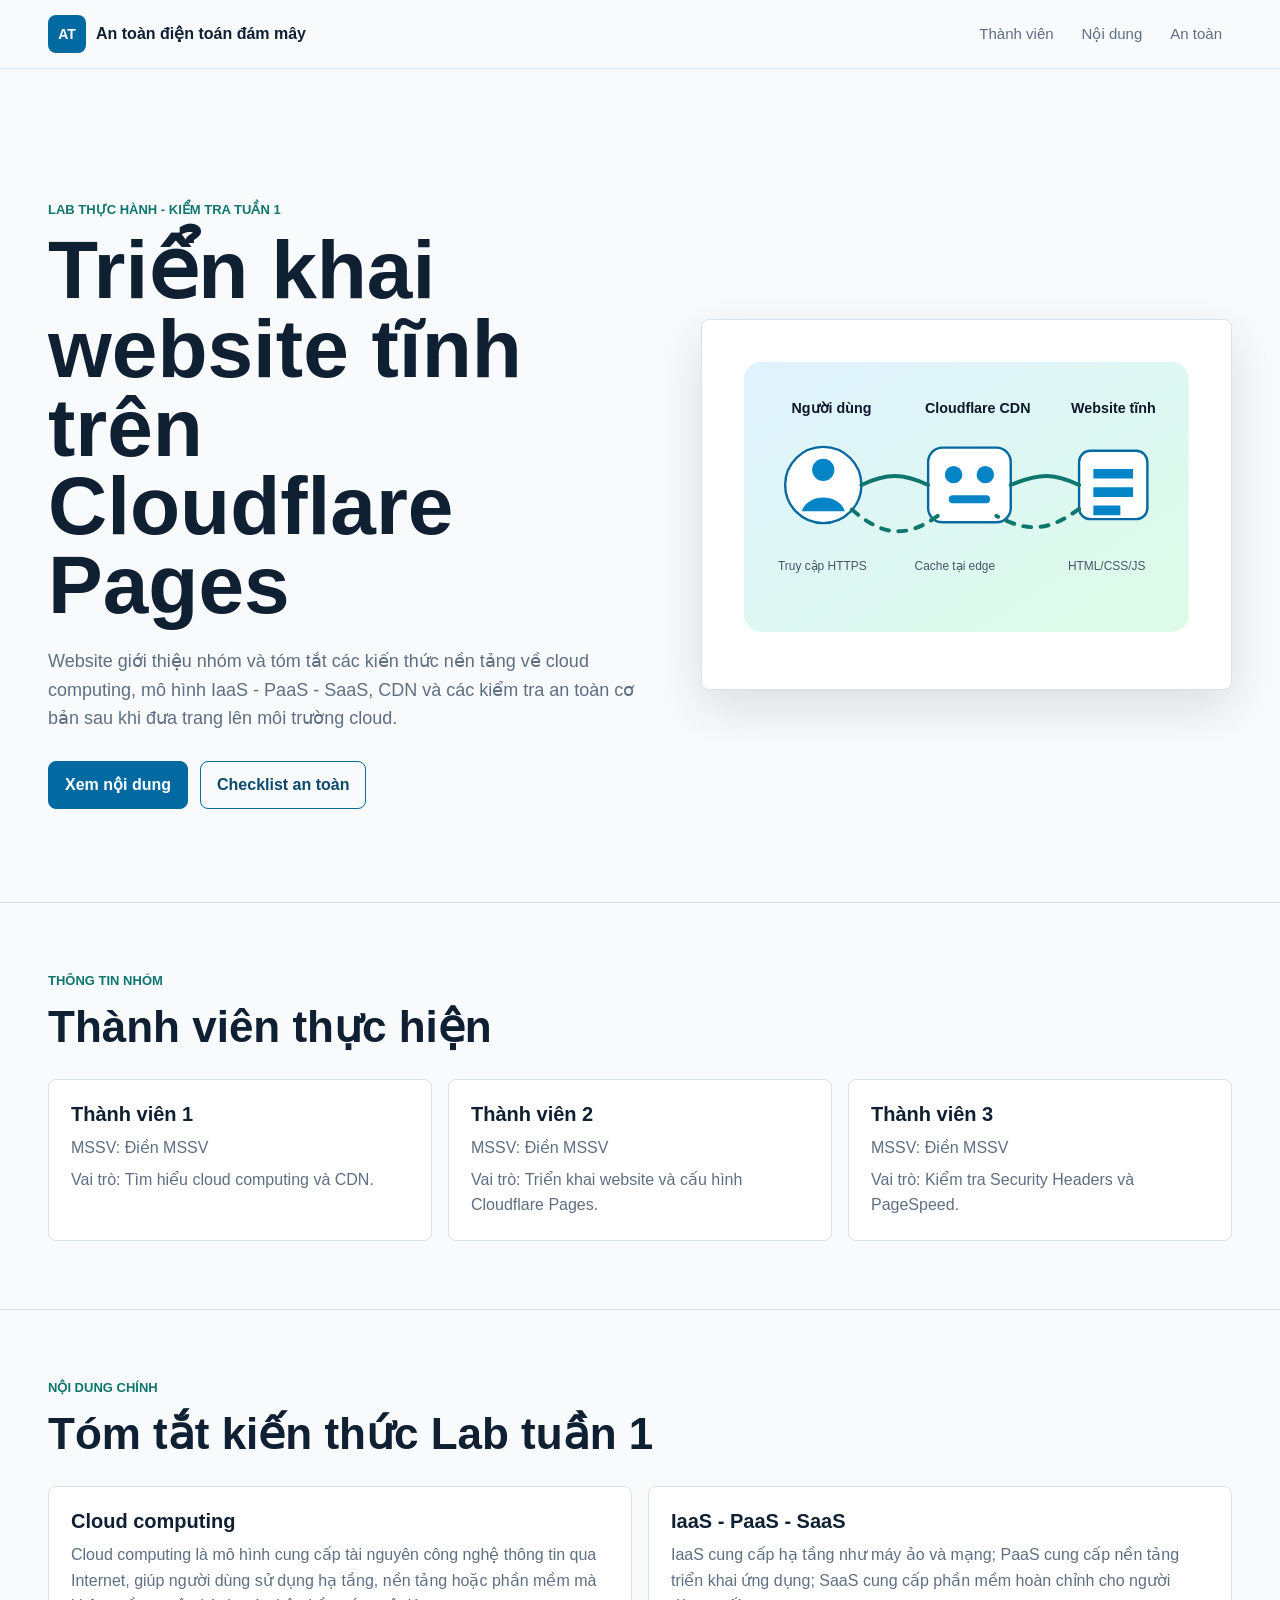
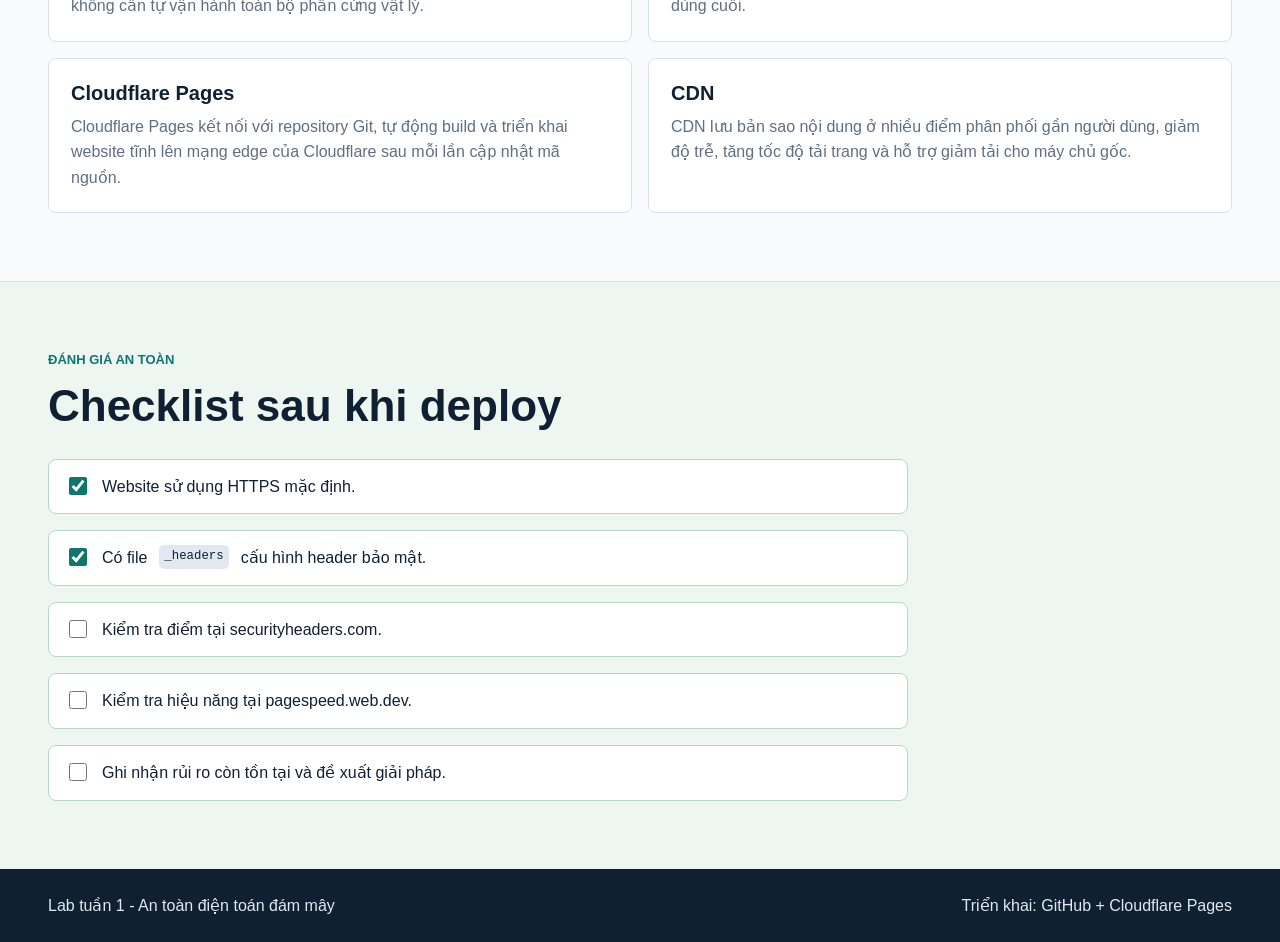
==== index.html @ 707503ff "Add lab 1 static website" ====
<!doctype html>
<html lang="vi">
  <head>
    <meta charset="utf-8" />
    <meta name="viewport" content="width=device-width, initial-scale=1" />
    <meta
      name="description"
      content="Website tĩnh Lab tuần 1 môn An toàn điện toán đám mây: Cloud Computing, Cloudflare Pages, CDN và kiểm tra an toàn cơ bản."
    />
    <title>Lab tuần 1 - An toàn điện toán đám mây</title>
    <link rel="stylesheet" href="styles.css" />
  </head>
  <body>
    <header class="topbar">
      <a class="brand" href="#top" aria-label="Về đầu trang">
        <span class="brand-mark">AT</span>
        <span>An toàn điện toán đám mây</span>
      </a>
      <nav class="nav" aria-label="Điều hướng chính">
        <a href="#members">Thành viên</a>
        <a href="#content">Nội dung</a>
        <a href="#security">An toàn</a>
      </nav>
    </header>

    <main id="top">
      <section class="hero" aria-labelledby="hero-title">
        <div class="hero-copy">
          <p class="eyebrow">LAB THỰC HÀNH - KIỂM TRA TUẦN 1</p>
          <h1 id="hero-title">Triển khai website tĩnh trên Cloudflare Pages</h1>
          <p>
            Website giới thiệu nhóm và tóm tắt các kiến thức nền tảng về cloud
            computing, mô hình IaaS - PaaS - SaaS, CDN và các kiểm tra an toàn
            cơ bản sau khi đưa trang lên môi trường cloud.
          </p>
          <div class="hero-actions" aria-label="Liên kết nhanh">
            <a class="button primary" href="#content">Xem nội dung</a>
            <a class="button secondary" href="#security">Checklist an toàn</a>
          </div>
        </div>

        <figure class="cloud-figure" aria-label="Minh họa CDN phân phối nội dung">
          <svg viewBox="0 0 620 420" role="img" aria-labelledby="diagram-title diagram-desc">
            <title id="diagram-title">Sơ đồ website tĩnh trên CDN</title>
            <desc id="diagram-desc">
              Người dùng truy cập nội dung từ edge network, edge lấy dữ liệu từ website tĩnh.
            </desc>
            <defs>
              <linearGradient id="panel" x1="0" x2="1" y1="0" y2="1">
                <stop offset="0%" stop-color="#e0f2fe" />
                <stop offset="100%" stop-color="#dcfce7" />
              </linearGradient>
            </defs>
            <rect x="30" y="30" width="560" height="340" rx="22" fill="url(#panel)" />
            <g fill="#0f172a" font-family="Arial, sans-serif" font-size="18" font-weight="700">
              <text x="90" y="95">Người dùng</text>
              <text x="258" y="95">Cloudflare CDN</text>
              <text x="442" y="95">Website tĩnh</text>
            </g>
            <g fill="#ffffff" stroke="#0369a1" stroke-width="3">
              <circle cx="130" cy="185" r="48" />
              <rect x="262" y="138" width="104" height="94" rx="18" />
              <rect x="452" y="142" width="86" height="86" rx="14" />
            </g>
            <g stroke="#0f766e" stroke-width="5" stroke-linecap="round" fill="none">
              <path d="M178 185 C210 170, 230 170, 262 185" />
              <path d="M366 185 C402 170, 420 170, 452 185" />
              <path d="M452 215 C416 242, 389 246, 348 224" stroke-dasharray="10 12" />
              <path d="M274 224 C235 252, 205 250, 166 216" stroke-dasharray="10 12" />
            </g>
            <g fill="#0284c7">
              <circle cx="130" cy="166" r="14" />
              <path d="M103 218c7-23 47-23 54 0z" />
              <circle cx="294" cy="172" r="11" />
              <circle cx="334" cy="172" r="11" />
              <rect x="288" y="198" width="52" height="10" rx="5" />
              <path d="M470 165h50v12h-50zM470 188h50v12h-50zM470 211h34v12h-34z" />
            </g>
            <g fill="#475569" font-family="Arial, sans-serif" font-size="15">
              <text x="73" y="292">Truy cập HTTPS</text>
              <text x="245" y="292">Cache tại edge</text>
              <text x="438" y="292">HTML/CSS/JS</text>
            </g>
          </svg>
        </figure>
      </section>

      <section id="members" class="section">
        <div class="section-heading">
          <p class="eyebrow">Thông tin nhóm</p>
          <h2>Thành viên thực hiện</h2>
        </div>
        <div class="member-grid">
          <article class="member-card">
            <h3>Thành viên 1</h3>
            <p>MSSV: Điền MSSV</p>
            <p>Vai trò: Tìm hiểu cloud computing và CDN.</p>
          </article>
          <article class="member-card">
            <h3>Thành viên 2</h3>
            <p>MSSV: Điền MSSV</p>
            <p>Vai trò: Triển khai website và cấu hình Cloudflare Pages.</p>
          </article>
          <article class="member-card">
            <h3>Thành viên 3</h3>
            <p>MSSV: Điền MSSV</p>
            <p>Vai trò: Kiểm tra Security Headers và PageSpeed.</p>
          </article>
        </div>
      </section>

      <section id="content" class="section">
        <div class="section-heading">
          <p class="eyebrow">Nội dung chính</p>
          <h2>Tóm tắt kiến thức Lab tuần 1</h2>
        </div>
        <div class="topic-list">
          <article>
            <h3>Cloud computing</h3>
            <p>
              Cloud computing là mô hình cung cấp tài nguyên công nghệ thông tin
              qua Internet, giúp người dùng sử dụng hạ tầng, nền tảng hoặc phần
              mềm mà không cần tự vận hành toàn bộ phần cứng vật lý.
            </p>
          </article>
          <article>
            <h3>IaaS - PaaS - SaaS</h3>
            <p>
              IaaS cung cấp hạ tầng như máy ảo và mạng; PaaS cung cấp nền tảng
              triển khai ứng dụng; SaaS cung cấp phần mềm hoàn chỉnh cho người
              dùng cuối.
            </p>
          </article>
          <article>
            <h3>Cloudflare Pages</h3>
            <p>
              Cloudflare Pages kết nối với repository Git, tự động build và
              triển khai website tĩnh lên mạng edge của Cloudflare sau mỗi lần
              cập nhật mã nguồn.
            </p>
          </article>
          <article>
            <h3>CDN</h3>
            <p>
              CDN lưu bản sao nội dung ở nhiều điểm phân phối gần người dùng,
              giảm độ trễ, tăng tốc độ tải trang và hỗ trợ giảm tải cho máy chủ
              gốc.
            </p>
          </article>
        </div>
      </section>

      <section id="security" class="section security-band">
        <div class="section-heading">
          <p class="eyebrow">Đánh giá an toàn</p>
          <h2>Checklist sau khi deploy</h2>
        </div>
        <div class="checklist">
          <label><input type="checkbox" checked /> Website sử dụng HTTPS mặc định.</label>
          <label><input type="checkbox" checked /> Có file <code>_headers</code> cấu hình header bảo mật.</label>
          <label><input type="checkbox" /> Kiểm tra điểm tại securityheaders.com.</label>
          <label><input type="checkbox" /> Kiểm tra hiệu năng tại pagespeed.web.dev.</label>
          <label><input type="checkbox" /> Ghi nhận rủi ro còn tồn tại và đề xuất giải pháp.</label>
        </div>
      </section>
    </main>

    <footer class="footer">
      <p>Lab tuần 1 - An toàn điện toán đám mây</p>
      <p>Triển khai: GitHub + Cloudflare Pages</p>
    </footer>
  </body>
</html>
---- styles.css ----
:root {
  color-scheme: light;
  --ink: #102033;
  --muted: #5f6f82;
  --line: #d8e1ea;
  --paper: #f8fafc;
  --white: #ffffff;
  --blue: #0369a1;
  --blue-dark: #0c4a6e;
  --green: #0f766e;
  --green-soft: #d9f99d;
  --shadow: 0 18px 50px rgba(15, 23, 42, 0.12);
}

* {
  box-sizing: border-box;
}

html {
  scroll-behavior: smooth;
}

body {
  margin: 0;
  font-family: Arial, Helvetica, sans-serif;
  color: var(--ink);
  background: var(--paper);
  line-height: 1.6;
}

a {
  color: inherit;
}

.topbar {
  position: sticky;
  top: 0;
  z-index: 10;
  display: flex;
  align-items: center;
  justify-content: space-between;
  gap: 24px;
  padding: 14px clamp(18px, 4vw, 48px);
  border-bottom: 1px solid rgba(216, 225, 234, 0.86);
  background: rgba(248, 250, 252, 0.95);
  backdrop-filter: blur(16px);
}

.brand,
.nav,
.hero-actions,
.footer {
  display: flex;
  align-items: center;
}

.brand {
  gap: 10px;
  font-weight: 700;
  text-decoration: none;
}

.brand-mark {
  display: grid;
  width: 38px;
  height: 38px;
  place-items: center;
  border-radius: 8px;
  color: var(--white);
  background: var(--blue);
  font-size: 14px;
}

.nav {
  gap: 8px;
}

.nav a {
  padding: 8px 10px;
  color: var(--muted);
  font-size: 15px;
  text-decoration: none;
}

.nav a:hover,
.nav a:focus-visible {
  color: var(--blue-dark);
}

.hero {
  display: grid;
  grid-template-columns: minmax(0, 1fr) minmax(320px, 0.9fr);
  gap: clamp(28px, 5vw, 64px);
  align-items: center;
  min-height: calc(100svh - 67px);
  padding: clamp(40px, 7vw, 86px) clamp(18px, 4vw, 48px) 48px;
}

.hero-copy {
  max-width: 680px;
}

.eyebrow {
  margin: 0 0 10px;
  color: var(--green);
  font-size: 13px;
  font-weight: 700;
  letter-spacing: 0;
  text-transform: uppercase;
}

h1,
h2,
h3,
p {
  overflow-wrap: anywhere;
}

h1 {
  margin: 0;
  max-width: 12ch;
  font-size: clamp(44px, 7vw, 82px);
  line-height: 0.96;
  letter-spacing: 0;
}

h2 {
  margin: 0;
  font-size: clamp(28px, 4vw, 44px);
  line-height: 1.12;
  letter-spacing: 0;
}

h3 {
  margin: 0 0 8px;
  font-size: 20px;
  line-height: 1.25;
  letter-spacing: 0;
}

.hero-copy > p:not(.eyebrow) {
  max-width: 62ch;
  margin: 22px 0 0;
  color: var(--muted);
  font-size: 18px;
}

.hero-actions {
  flex-wrap: wrap;
  gap: 12px;
  margin-top: 28px;
}

.button {
  min-height: 44px;
  padding: 10px 16px;
  border: 1px solid var(--blue);
  border-radius: 8px;
  font-weight: 700;
  text-decoration: none;
}

.button.primary {
  color: var(--white);
  background: var(--blue);
}

.button.secondary {
  color: var(--blue-dark);
  background: transparent;
}

.cloud-figure {
  margin: 0;
  padding: 18px;
  border: 1px solid var(--line);
  border-radius: 8px;
  background: var(--white);
  box-shadow: var(--shadow);
}

.cloud-figure svg {
  display: block;
  width: 100%;
  height: auto;
}

.section {
  padding: 68px clamp(18px, 4vw, 48px);
  border-top: 1px solid var(--line);
}

.section-heading {
  max-width: 780px;
  margin-bottom: 28px;
}

.member-grid,
.topic-list,
.checklist {
  display: grid;
  gap: 16px;
}

.member-grid {
  grid-template-columns: repeat(3, minmax(0, 1fr));
}

.member-card,
.topic-list article {
  padding: 22px;
  border: 1px solid var(--line);
  border-radius: 8px;
  background: var(--white);
}

.member-card p,
.topic-list p {
  margin: 0;
  color: var(--muted);
}

.member-card p + p {
  margin-top: 6px;
}

.topic-list {
  grid-template-columns: repeat(2, minmax(0, 1fr));
}

.security-band {
  background: #eef6f1;
}

.checklist {
  max-width: 860px;
}

.checklist label {
  display: flex;
  align-items: flex-start;
  gap: 12px;
  padding: 14px 16px;
  border: 1px solid #b7d8c7;
  border-radius: 8px;
  background: var(--white);
}

.checklist input {
  width: 18px;
  height: 18px;
  margin-top: 3px;
  accent-color: var(--green);
}

code {
  padding: 2px 5px;
  border-radius: 5px;
  background: #e2e8f0;
  font-size: 0.95em;
}

.footer {
  justify-content: space-between;
  gap: 16px;
  padding: 24px clamp(18px, 4vw, 48px);
  color: #e2e8f0;
  background: #102033;
}

.footer p {
  margin: 0;
}

@media (max-width: 840px) {
  .topbar,
  .footer {
    align-items: flex-start;
    flex-direction: column;
  }

  .nav {
    flex-wrap: wrap;
  }

  .hero {
    grid-template-columns: 1fr;
    min-height: auto;
  }

  h1 {
    max-width: 11ch;
  }

  .member-grid,
  .topic-list {
    grid-template-columns: 1fr;
  }
}

@media (max-width: 480px) {
  .brand {
    align-items: flex-start;
  }

  .nav a {
    padding-left: 0;
  }

  h1 {
    font-size: 42px;
  }

  .cloud-figure {
    padding: 8px;
  }
}
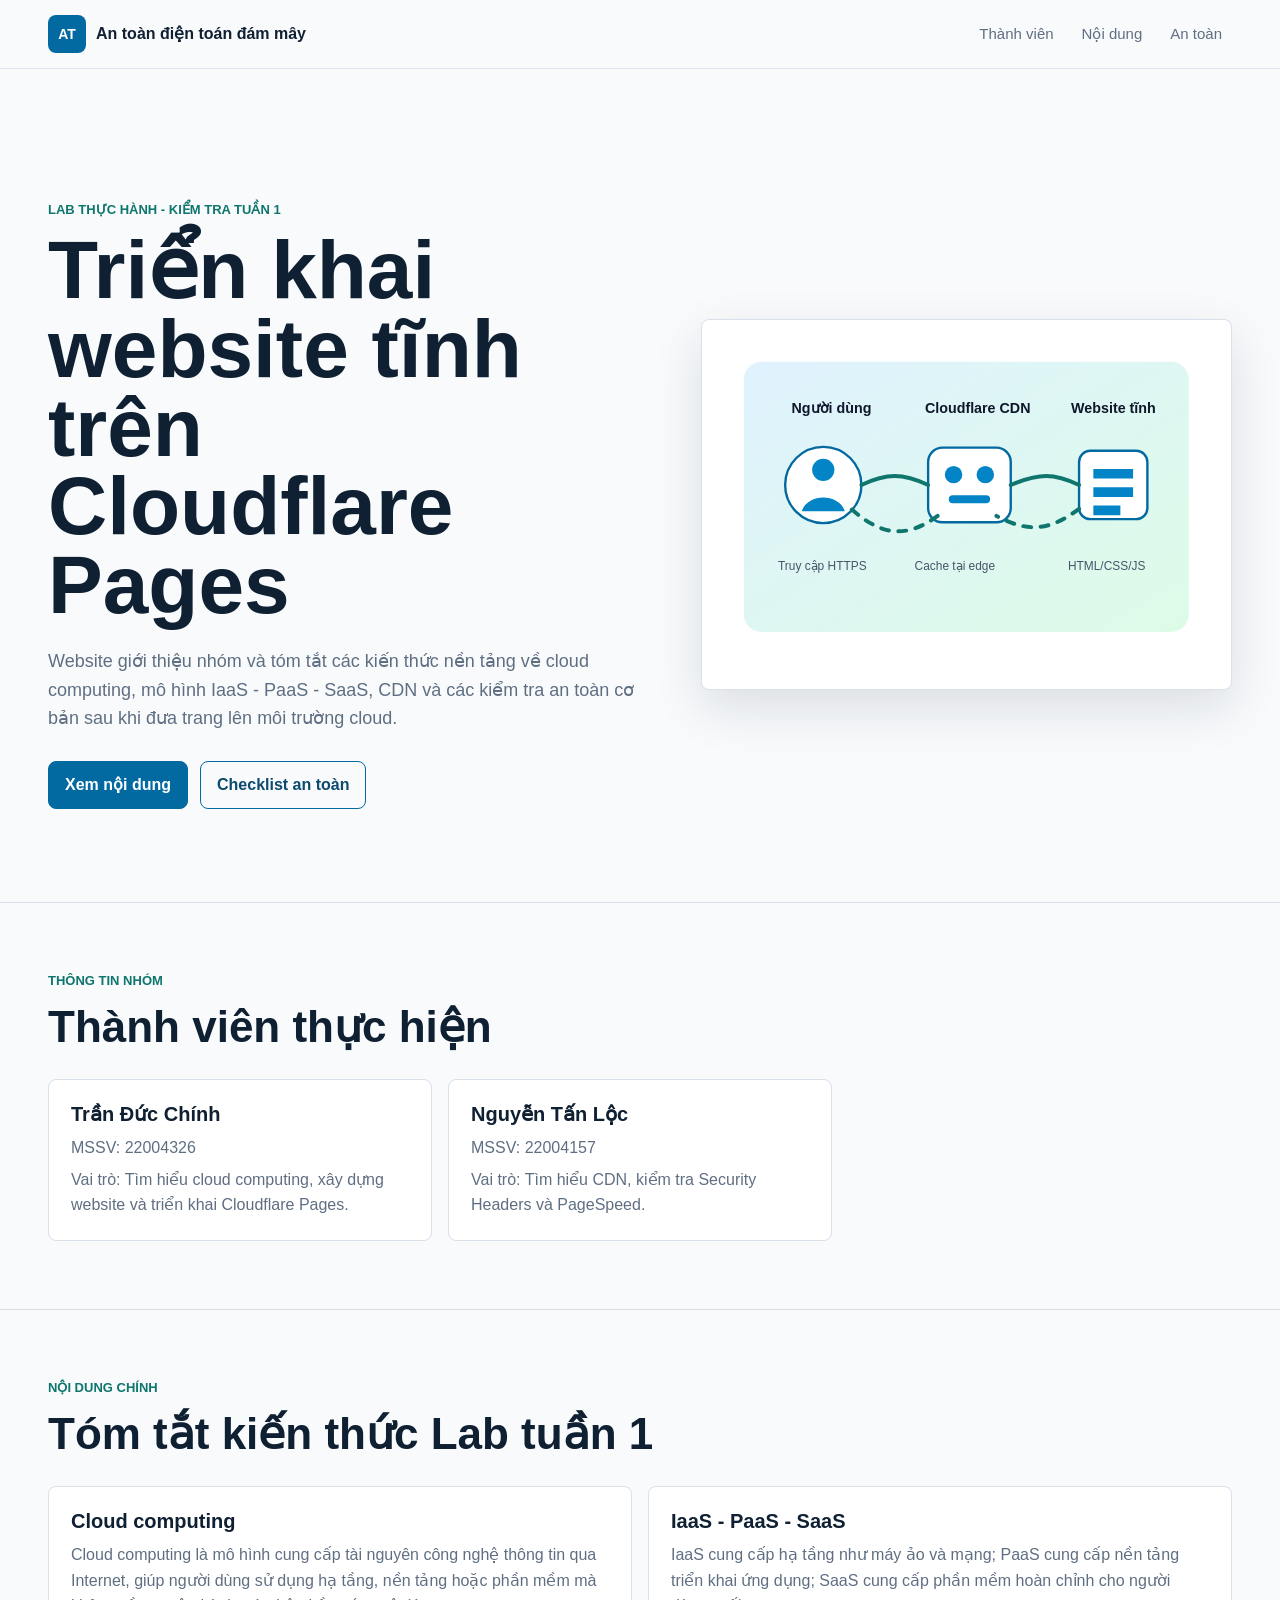
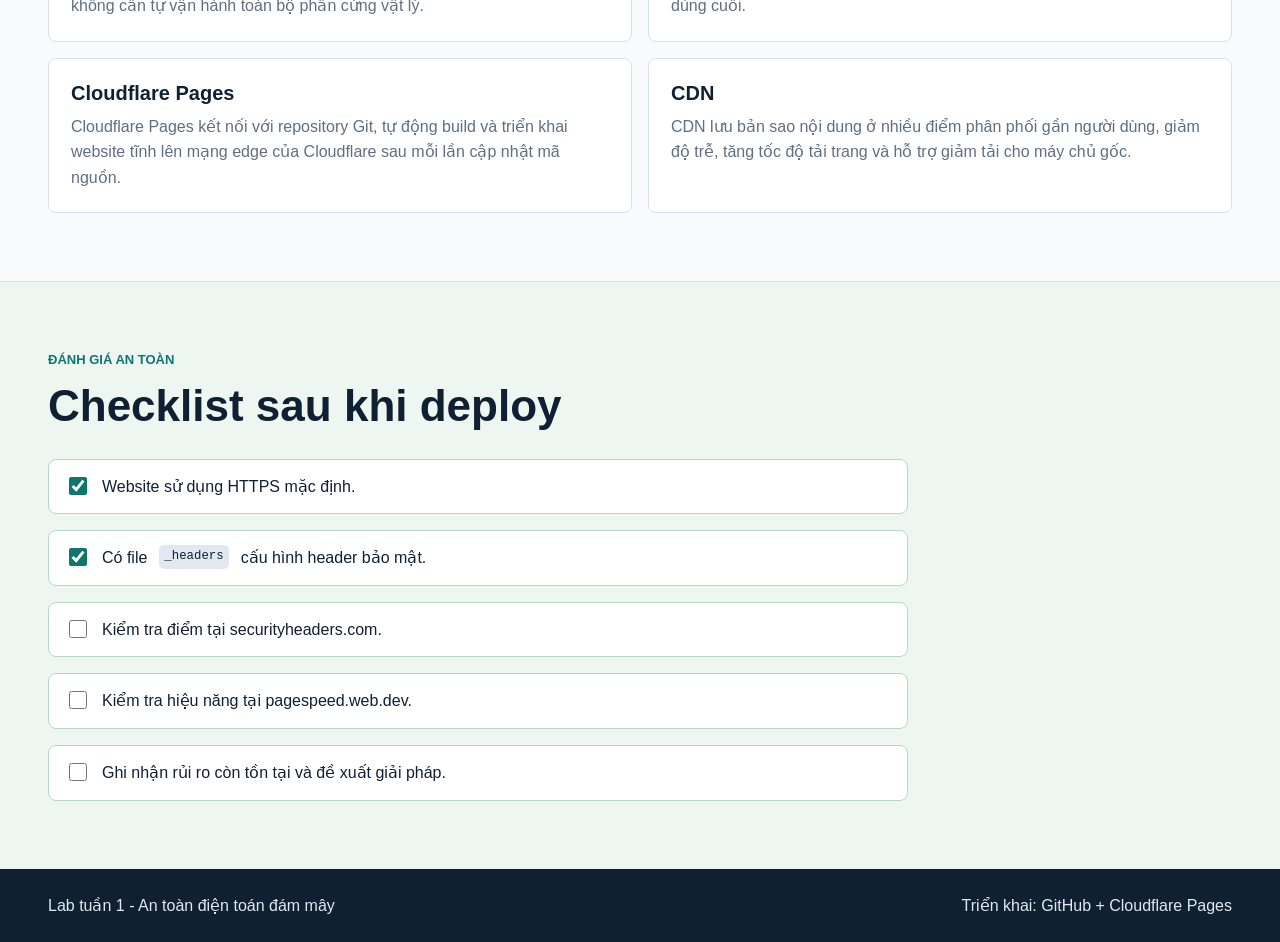
==== commit e1ef5be1: "Update lab members" ====
--- a/index.html
+++ b/index.html
@@ -92,19 +92,14 @@
         </div>
         <div class="member-grid">
           <article class="member-card">
-            <h3>Thành viên 1</h3>
-            <p>MSSV: Điền MSSV</p>
-            <p>Vai trò: Tìm hiểu cloud computing và CDN.</p>
+            <h3>Trần Đức Chính</h3>
+            <p>MSSV: 22004326</p>
+            <p>Vai trò: Tìm hiểu cloud computing, xây dựng website và triển khai Cloudflare Pages.</p>
           </article>
           <article class="member-card">
-            <h3>Thành viên 2</h3>
-            <p>MSSV: Điền MSSV</p>
-            <p>Vai trò: Triển khai website và cấu hình Cloudflare Pages.</p>
-          </article>
-          <article class="member-card">
-            <h3>Thành viên 3</h3>
-            <p>MSSV: Điền MSSV</p>
-            <p>Vai trò: Kiểm tra Security Headers và PageSpeed.</p>
+            <h3>Nguyễn Tấn Lộc</h3>
+            <p>MSSV: 22004157</p>
+            <p>Vai trò: Tìm hiểu CDN, kiểm tra Security Headers và PageSpeed.</p>
           </article>
         </div>
       </section>
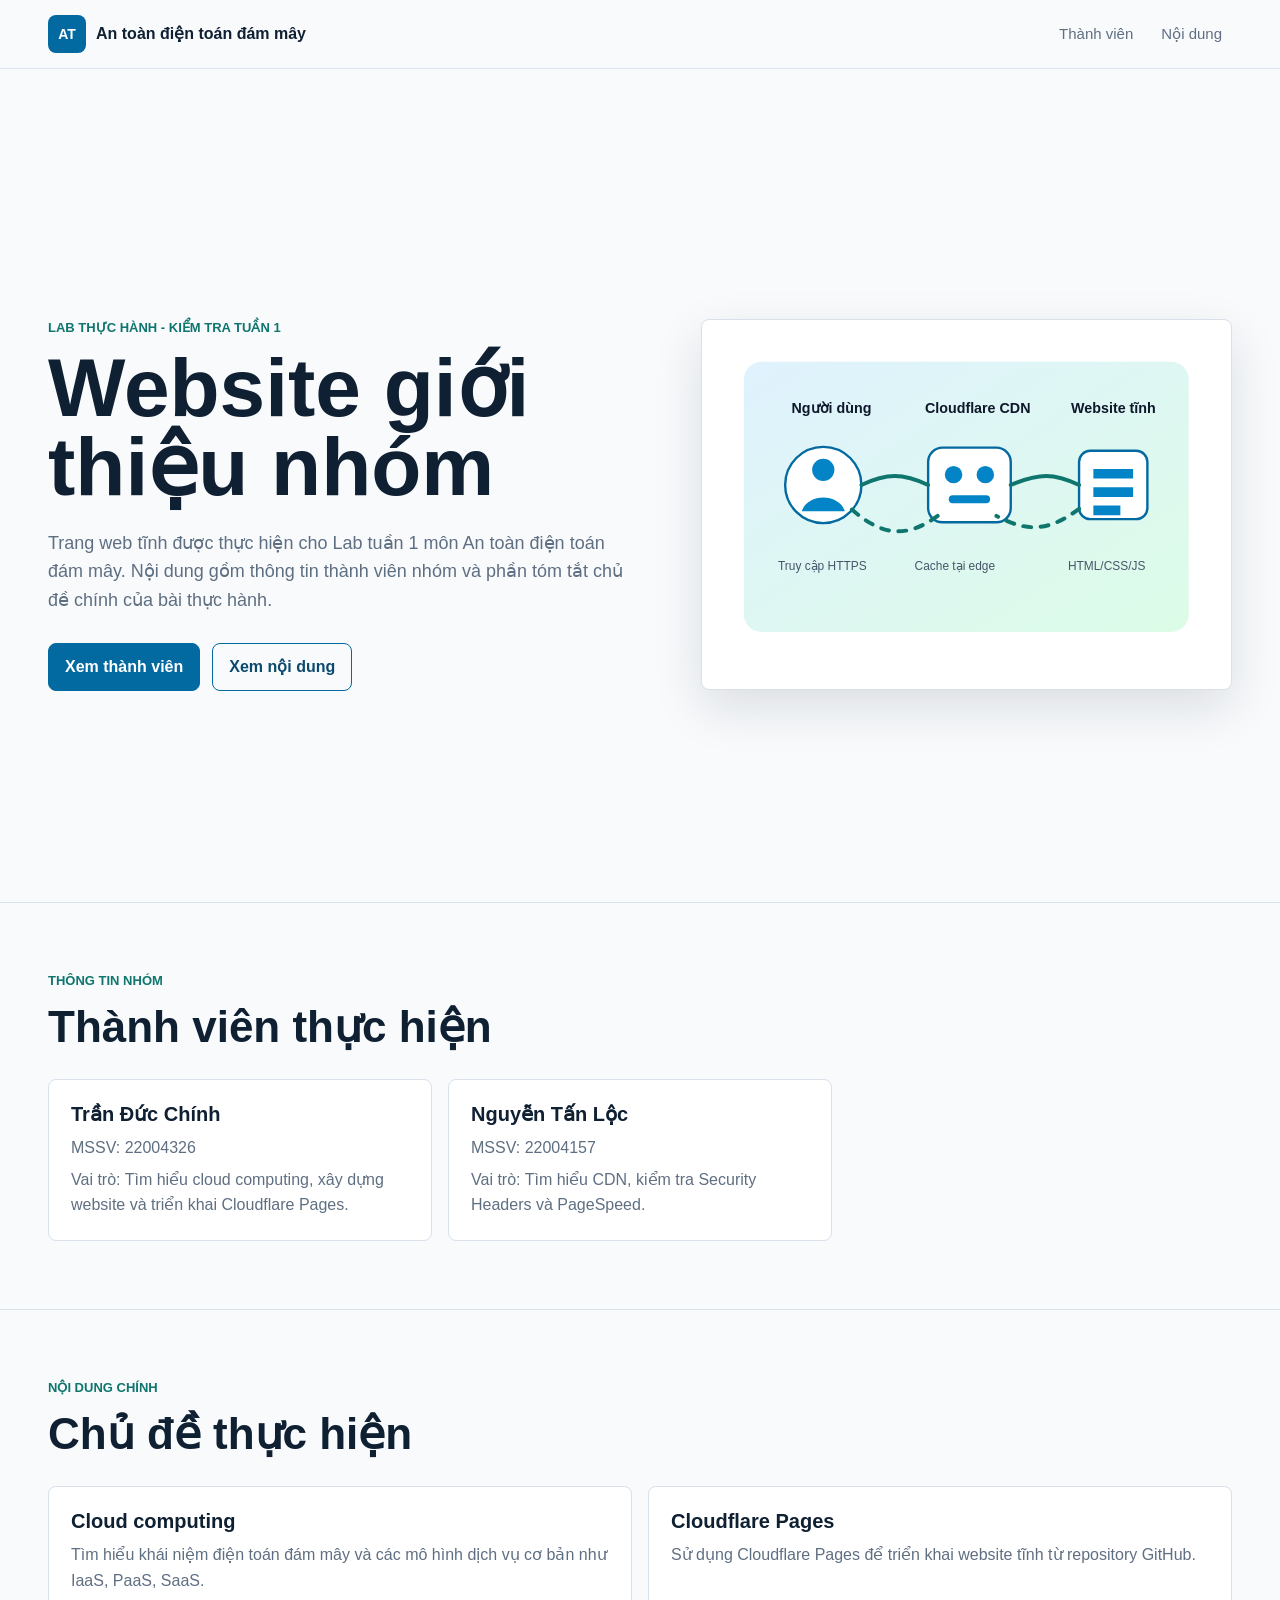
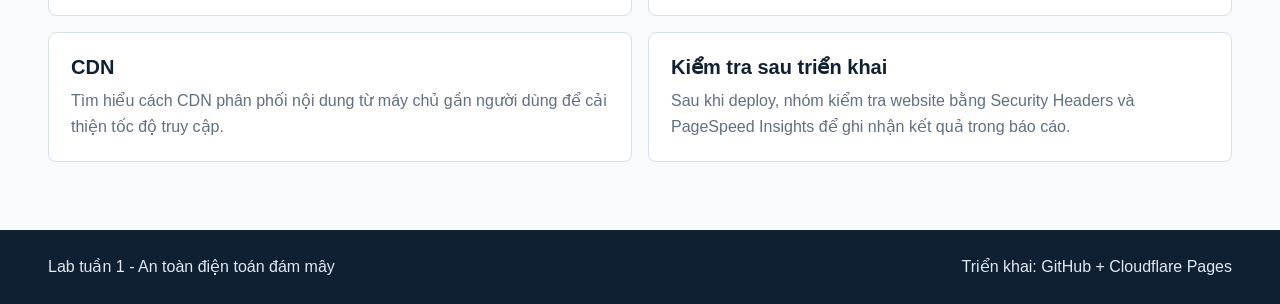
==== commit 529bf942: "Simplify website content" ====
--- a/index.html
+++ b/index.html
@@ -3,10 +3,7 @@
   <head>
     <meta charset="utf-8" />
     <meta name="viewport" content="width=device-width, initial-scale=1" />
-    <meta
-      name="description"
-      content="Website tĩnh Lab tuần 1 môn An toàn điện toán đám mây: Cloud Computing, Cloudflare Pages, CDN và kiểm tra an toàn cơ bản."
-    />
+    <meta name="description" content="Website tĩnh giới thiệu nhóm và nội dung Lab tuần 1." />
     <title>Lab tuần 1 - An toàn điện toán đám mây</title>
     <link rel="stylesheet" href="styles.css" />
   </head>
@@ -19,7 +16,6 @@
       <nav class="nav" aria-label="Điều hướng chính">
         <a href="#members">Thành viên</a>
         <a href="#content">Nội dung</a>
-        <a href="#security">An toàn</a>
       </nav>
     </header>
 
@@ -27,15 +23,15 @@
       <section class="hero" aria-labelledby="hero-title">
         <div class="hero-copy">
           <p class="eyebrow">LAB THỰC HÀNH - KIỂM TRA TUẦN 1</p>
-          <h1 id="hero-title">Triển khai website tĩnh trên Cloudflare Pages</h1>
+          <h1 id="hero-title">Website giới thiệu nhóm</h1>
           <p>
-            Website giới thiệu nhóm và tóm tắt các kiến thức nền tảng về cloud
-            computing, mô hình IaaS - PaaS - SaaS, CDN và các kiểm tra an toàn
-            cơ bản sau khi đưa trang lên môi trường cloud.
+            Trang web tĩnh được thực hiện cho Lab tuần 1 môn An toàn điện toán
+            đám mây. Nội dung gồm thông tin thành viên nhóm và phần tóm tắt chủ
+            đề chính của bài thực hành.
           </p>
           <div class="hero-actions" aria-label="Liên kết nhanh">
-            <a class="button primary" href="#content">Xem nội dung</a>
-            <a class="button secondary" href="#security">Checklist an toàn</a>
+            <a class="button primary" href="#members">Xem thành viên</a>
+            <a class="button secondary" href="#content">Xem nội dung</a>
           </div>
         </div>
 
@@ -107,55 +103,37 @@
       <section id="content" class="section">
         <div class="section-heading">
           <p class="eyebrow">Nội dung chính</p>
-          <h2>Tóm tắt kiến thức Lab tuần 1</h2>
+          <h2>Chủ đề thực hiện</h2>
         </div>
         <div class="topic-list">
           <article>
             <h3>Cloud computing</h3>
             <p>
-              Cloud computing là mô hình cung cấp tài nguyên công nghệ thông tin
-              qua Internet, giúp người dùng sử dụng hạ tầng, nền tảng hoặc phần
-              mềm mà không cần tự vận hành toàn bộ phần cứng vật lý.
-            </p>
-          </article>
-          <article>
-            <h3>IaaS - PaaS - SaaS</h3>
-            <p>
-              IaaS cung cấp hạ tầng như máy ảo và mạng; PaaS cung cấp nền tảng
-              triển khai ứng dụng; SaaS cung cấp phần mềm hoàn chỉnh cho người
-              dùng cuối.
+              Tìm hiểu khái niệm điện toán đám mây và các mô hình dịch vụ cơ
+              bản như IaaS, PaaS, SaaS.
             </p>
           </article>
           <article>
             <h3>Cloudflare Pages</h3>
             <p>
-              Cloudflare Pages kết nối với repository Git, tự động build và
-              triển khai website tĩnh lên mạng edge của Cloudflare sau mỗi lần
-              cập nhật mã nguồn.
+              Sử dụng Cloudflare Pages để triển khai website tĩnh từ repository
+              GitHub.
             </p>
           </article>
           <article>
             <h3>CDN</h3>
             <p>
-              CDN lưu bản sao nội dung ở nhiều điểm phân phối gần người dùng,
-              giảm độ trễ, tăng tốc độ tải trang và hỗ trợ giảm tải cho máy chủ
-              gốc.
+              Tìm hiểu cách CDN phân phối nội dung từ máy chủ gần người dùng để
+              cải thiện tốc độ truy cập.
             </p>
           </article>
-        </div>
-      </section>
-
-      <section id="security" class="section security-band">
-        <div class="section-heading">
-          <p class="eyebrow">Đánh giá an toàn</p>
-          <h2>Checklist sau khi deploy</h2>
-        </div>
-        <div class="checklist">
-          <label><input type="checkbox" checked /> Website sử dụng HTTPS mặc định.</label>
-          <label><input type="checkbox" checked /> Có file <code>_headers</code> cấu hình header bảo mật.</label>
-          <label><input type="checkbox" /> Kiểm tra điểm tại securityheaders.com.</label>
-          <label><input type="checkbox" /> Kiểm tra hiệu năng tại pagespeed.web.dev.</label>
-          <label><input type="checkbox" /> Ghi nhận rủi ro còn tồn tại và đề xuất giải pháp.</label>
+          <article>
+            <h3>Kiểm tra sau triển khai</h3>
+            <p>
+              Sau khi deploy, nhóm kiểm tra website bằng Security Headers và
+              PageSpeed Insights để ghi nhận kết quả trong báo cáo.
+            </p>
+          </article>
         </div>
       </section>
     </main>
--- a/styles.css
+++ b/styles.css
@@ -196,8 +196,7 @@
 }
 
 .member-grid,
-.topic-list,
-.checklist {
+.topic-list {
   display: grid;
   gap: 16px;
 }
@@ -226,31 +225,6 @@
 
 .topic-list {
   grid-template-columns: repeat(2, minmax(0, 1fr));
-}
-
-.security-band {
-  background: #eef6f1;
-}
-
-.checklist {
-  max-width: 860px;
-}
-
-.checklist label {
-  display: flex;
-  align-items: flex-start;
-  gap: 12px;
-  padding: 14px 16px;
-  border: 1px solid #b7d8c7;
-  border-radius: 8px;
-  background: var(--white);
-}
-
-.checklist input {
-  width: 18px;
-  height: 18px;
-  margin-top: 3px;
-  accent-color: var(--green);
 }
 
 code {
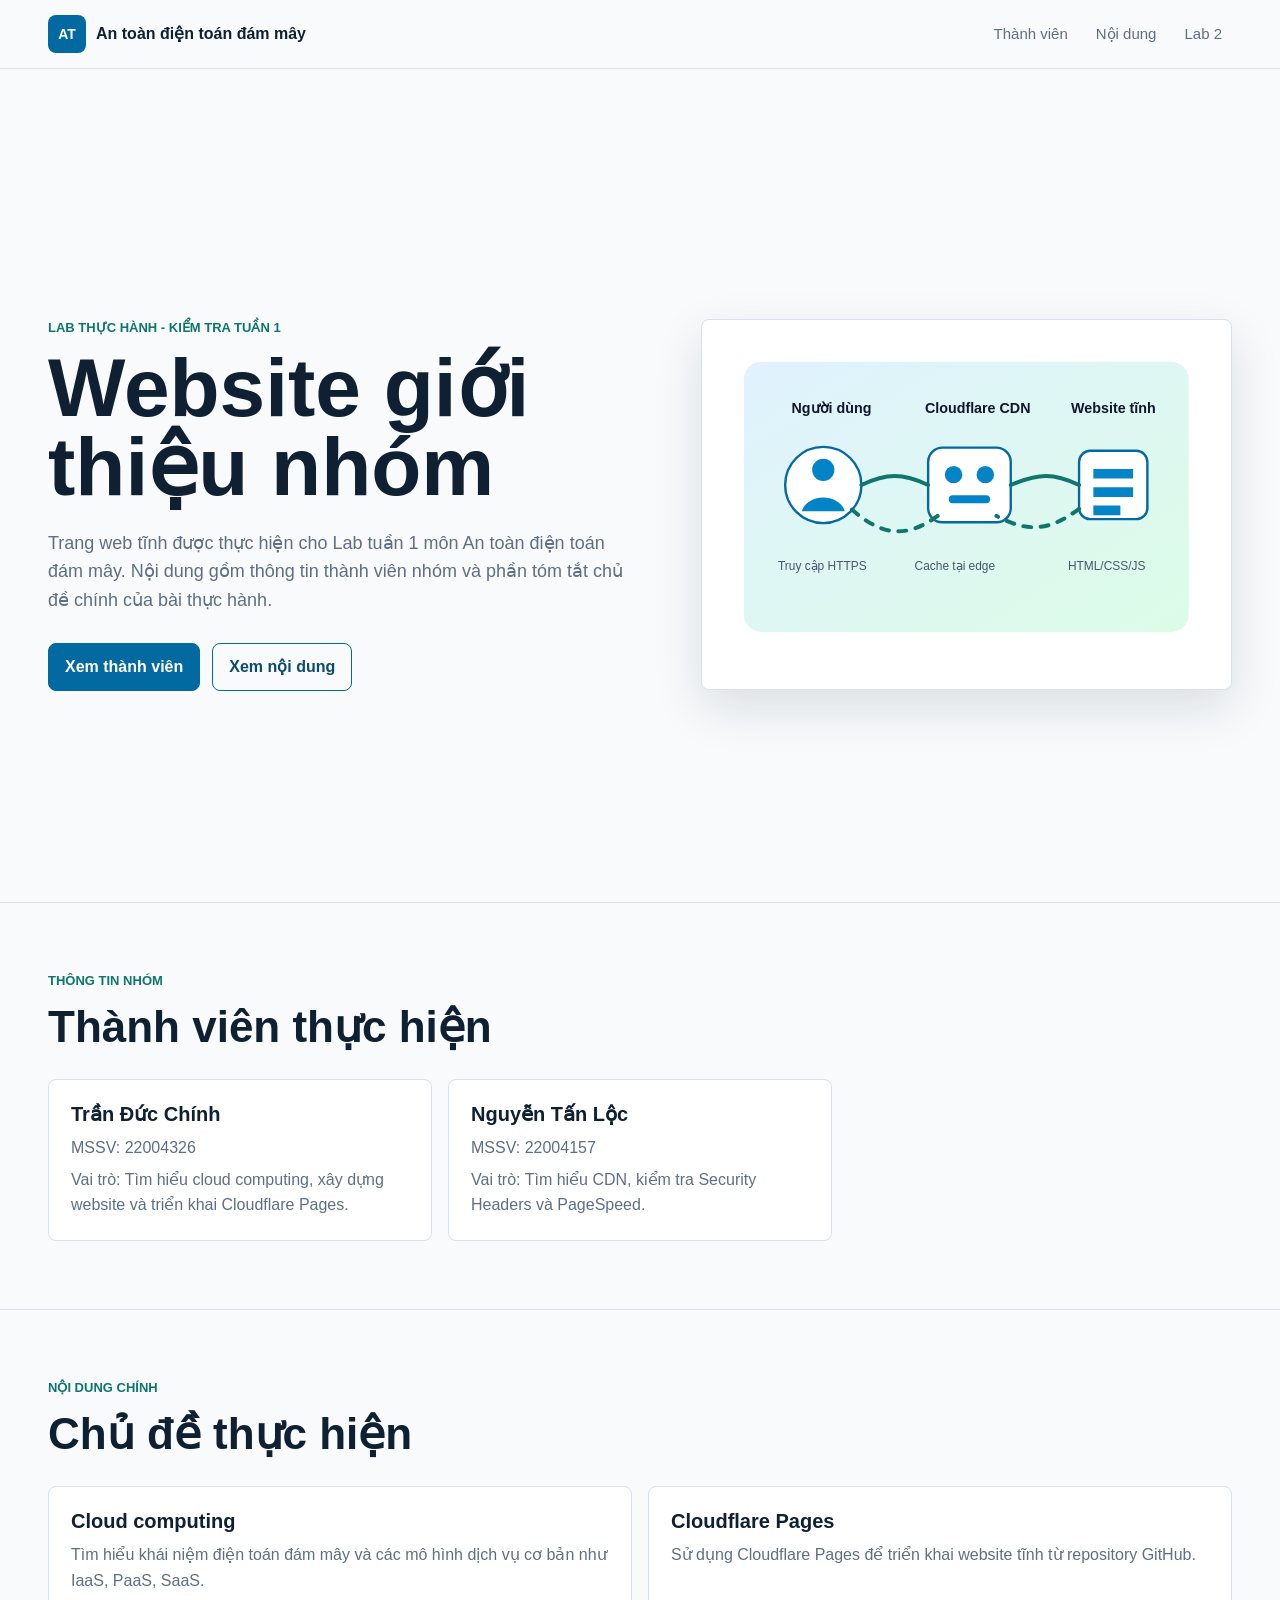
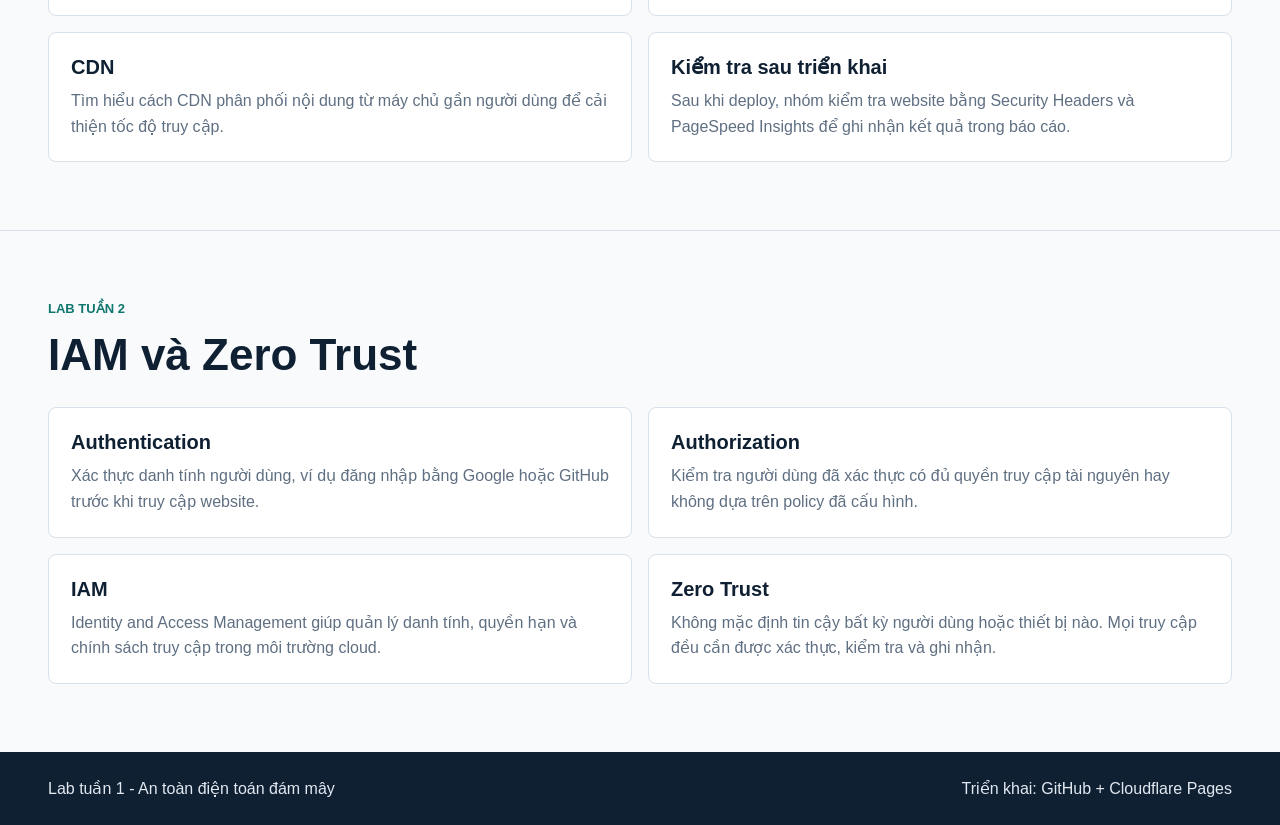
==== commit afa2547f: "Add lab 2 content" ====
--- a/index.html
+++ b/index.html
@@ -16,6 +16,7 @@
       <nav class="nav" aria-label="Điều hướng chính">
         <a href="#members">Thành viên</a>
         <a href="#content">Nội dung</a>
+        <a href="#lab2">Lab 2</a>
       </nav>
     </header>
 
@@ -136,6 +137,43 @@
           </article>
         </div>
       </section>
+
+      <section id="lab2" class="section">
+        <div class="section-heading">
+          <p class="eyebrow">Lab tuần 2</p>
+          <h2>IAM và Zero Trust</h2>
+        </div>
+        <div class="topic-list">
+          <article>
+            <h3>Authentication</h3>
+            <p>
+              Xác thực danh tính người dùng, ví dụ đăng nhập bằng Google hoặc
+              GitHub trước khi truy cập website.
+            </p>
+          </article>
+          <article>
+            <h3>Authorization</h3>
+            <p>
+              Kiểm tra người dùng đã xác thực có đủ quyền truy cập tài nguyên
+              hay không dựa trên policy đã cấu hình.
+            </p>
+          </article>
+          <article>
+            <h3>IAM</h3>
+            <p>
+              Identity and Access Management giúp quản lý danh tính, quyền hạn
+              và chính sách truy cập trong môi trường cloud.
+            </p>
+          </article>
+          <article>
+            <h3>Zero Trust</h3>
+            <p>
+              Không mặc định tin cậy bất kỳ người dùng hoặc thiết bị nào. Mọi
+              truy cập đều cần được xác thực, kiểm tra và ghi nhận.
+            </p>
+          </article>
+        </div>
+      </section>
     </main>
 
     <footer class="footer">
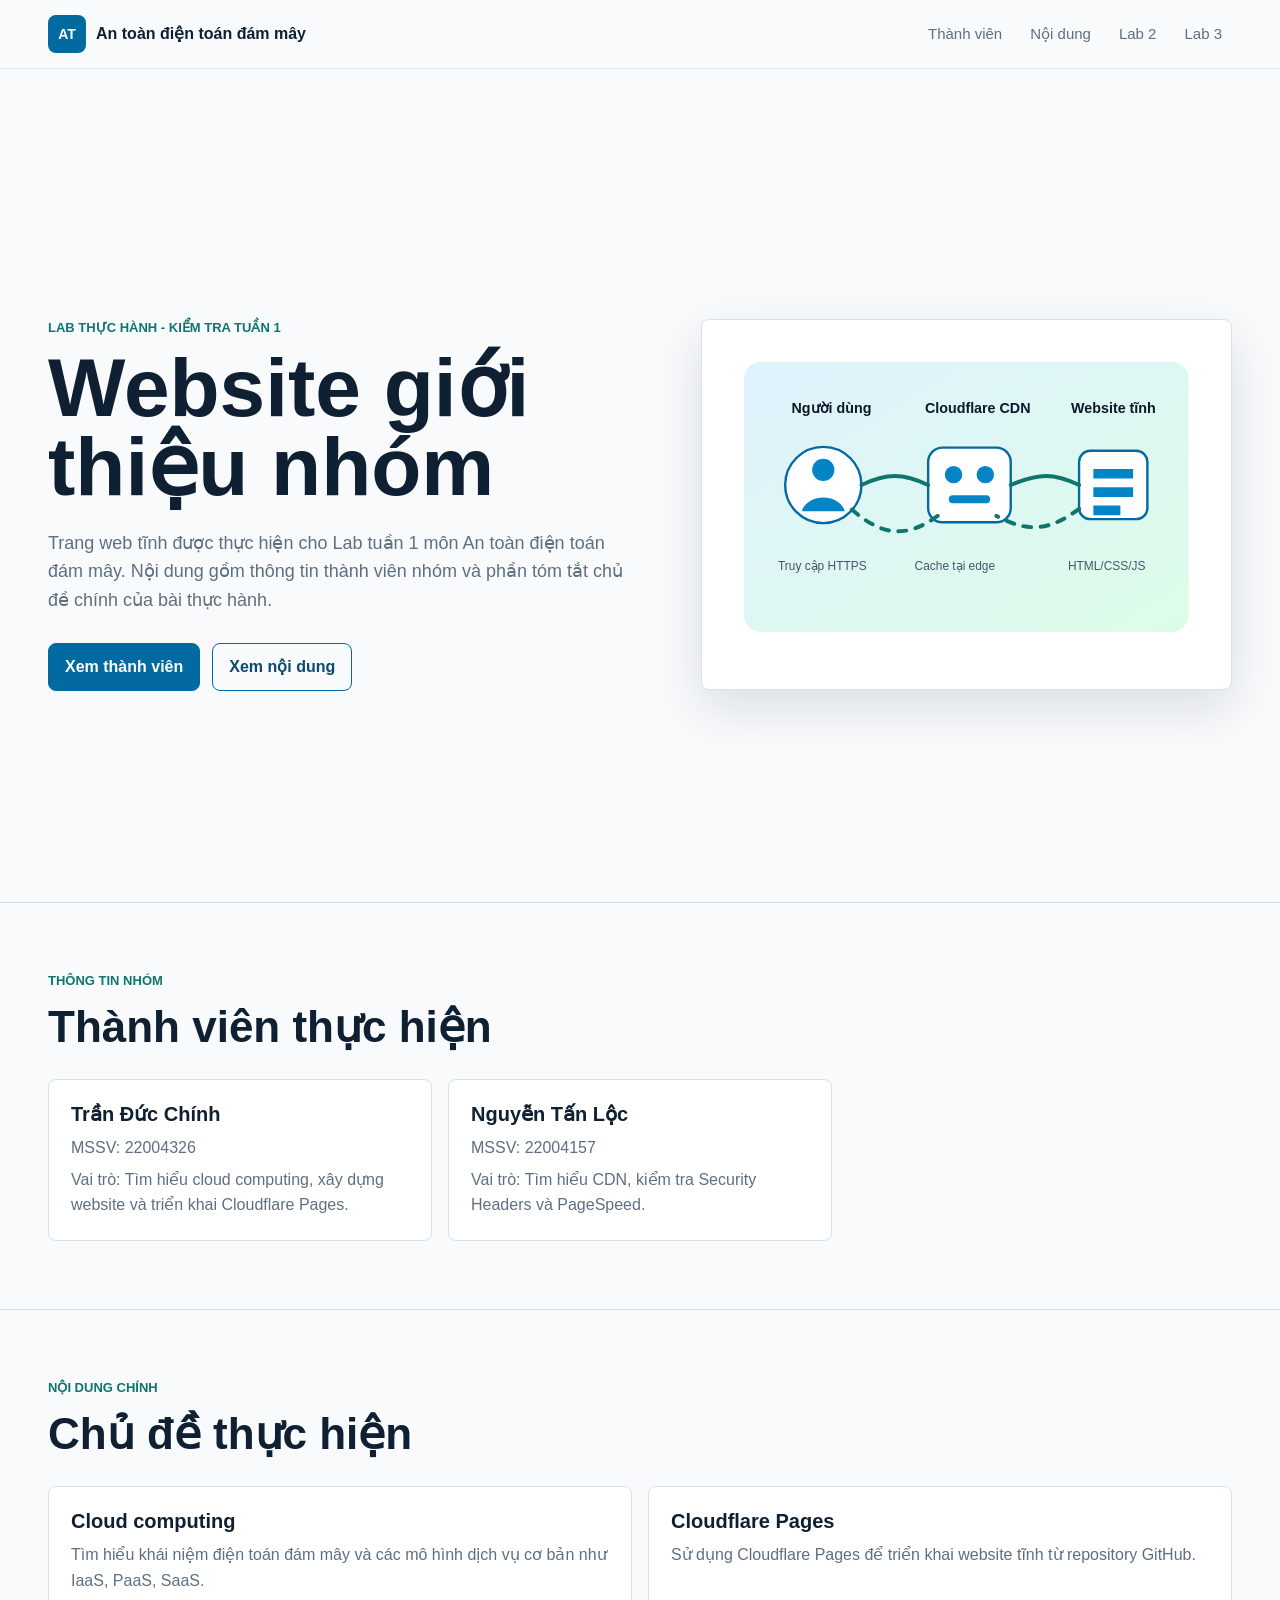
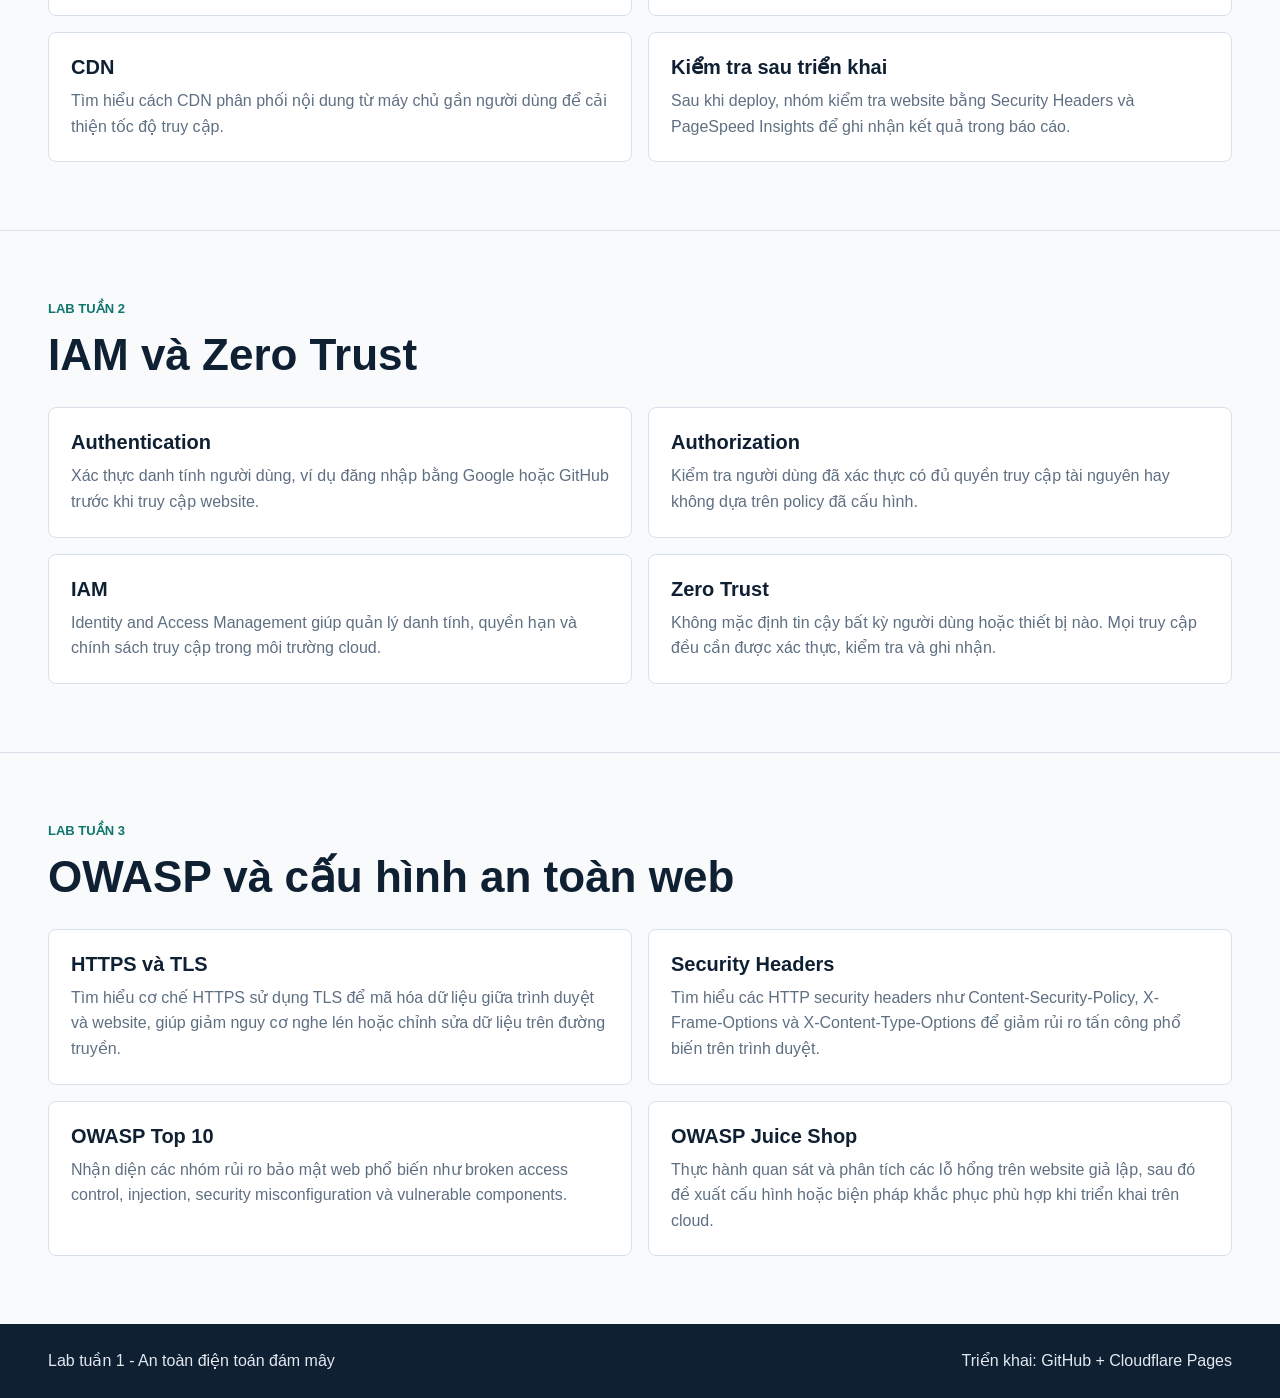
==== commit 75efc88b: "Add lab 3 content" ====
--- a/index.html
+++ b/index.html
@@ -17,6 +17,7 @@
         <a href="#members">Thành viên</a>
         <a href="#content">Nội dung</a>
         <a href="#lab2">Lab 2</a>
+        <a href="#lab3">Lab 3</a>
       </nav>
     </header>
 
@@ -174,6 +175,47 @@
           </article>
         </div>
       </section>
+
+      <section id="lab3" class="section">
+        <div class="section-heading">
+          <p class="eyebrow">Lab tuần 3</p>
+          <h2>OWASP và cấu hình an toàn web</h2>
+        </div>
+        <div class="topic-list">
+          <article>
+            <h3>HTTPS và TLS</h3>
+            <p>
+              Tìm hiểu cơ chế HTTPS sử dụng TLS để mã hóa dữ liệu giữa trình
+              duyệt và website, giúp giảm nguy cơ nghe lén hoặc chỉnh sửa dữ
+              liệu trên đường truyền.
+            </p>
+          </article>
+          <article>
+            <h3>Security Headers</h3>
+            <p>
+              Tìm hiểu các HTTP security headers như Content-Security-Policy,
+              X-Frame-Options và X-Content-Type-Options để giảm rủi ro tấn công
+              phổ biến trên trình duyệt.
+            </p>
+          </article>
+          <article>
+            <h3>OWASP Top 10</h3>
+            <p>
+              Nhận diện các nhóm rủi ro bảo mật web phổ biến như broken access
+              control, injection, security misconfiguration và vulnerable
+              components.
+            </p>
+          </article>
+          <article>
+            <h3>OWASP Juice Shop</h3>
+            <p>
+              Thực hành quan sát và phân tích các lỗ hổng trên website giả lập,
+              sau đó đề xuất cấu hình hoặc biện pháp khắc phục phù hợp khi triển
+              khai trên cloud.
+            </p>
+          </article>
+        </div>
+      </section>
     </main>
 
     <footer class="footer">
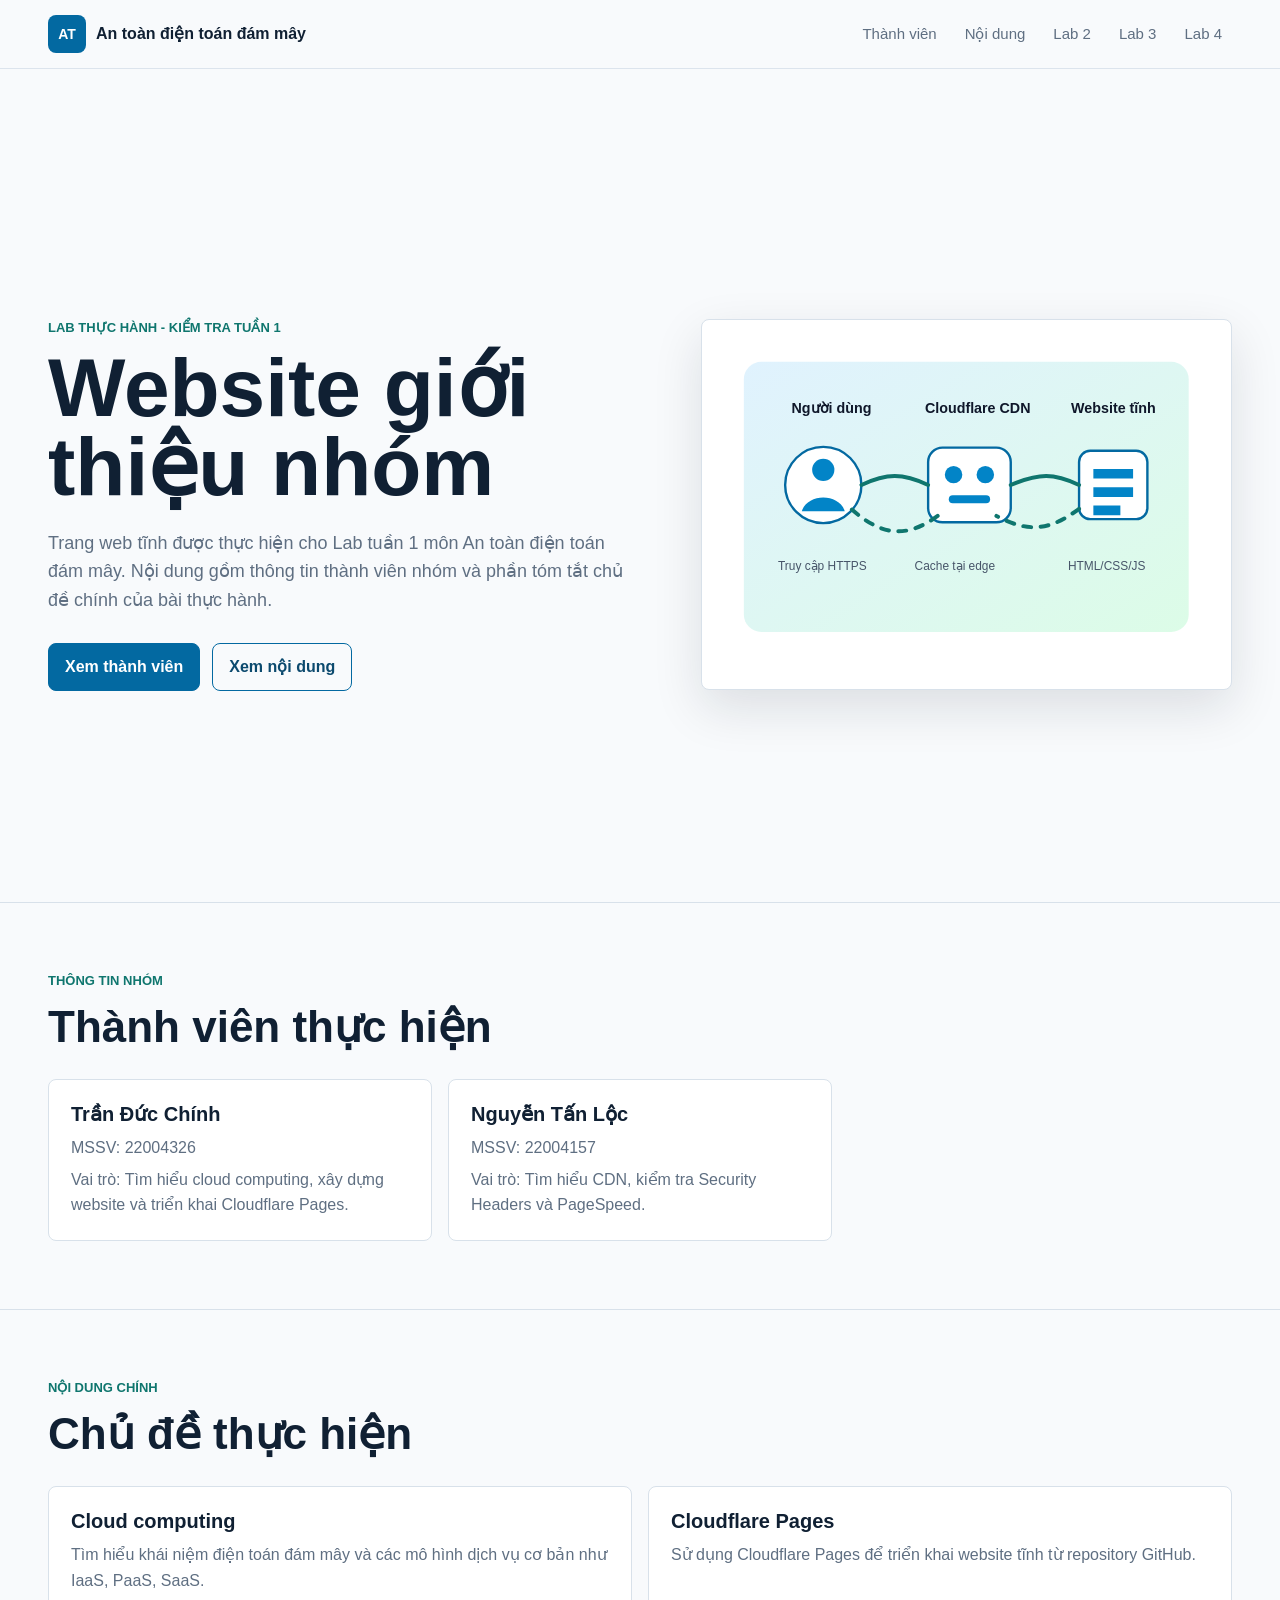
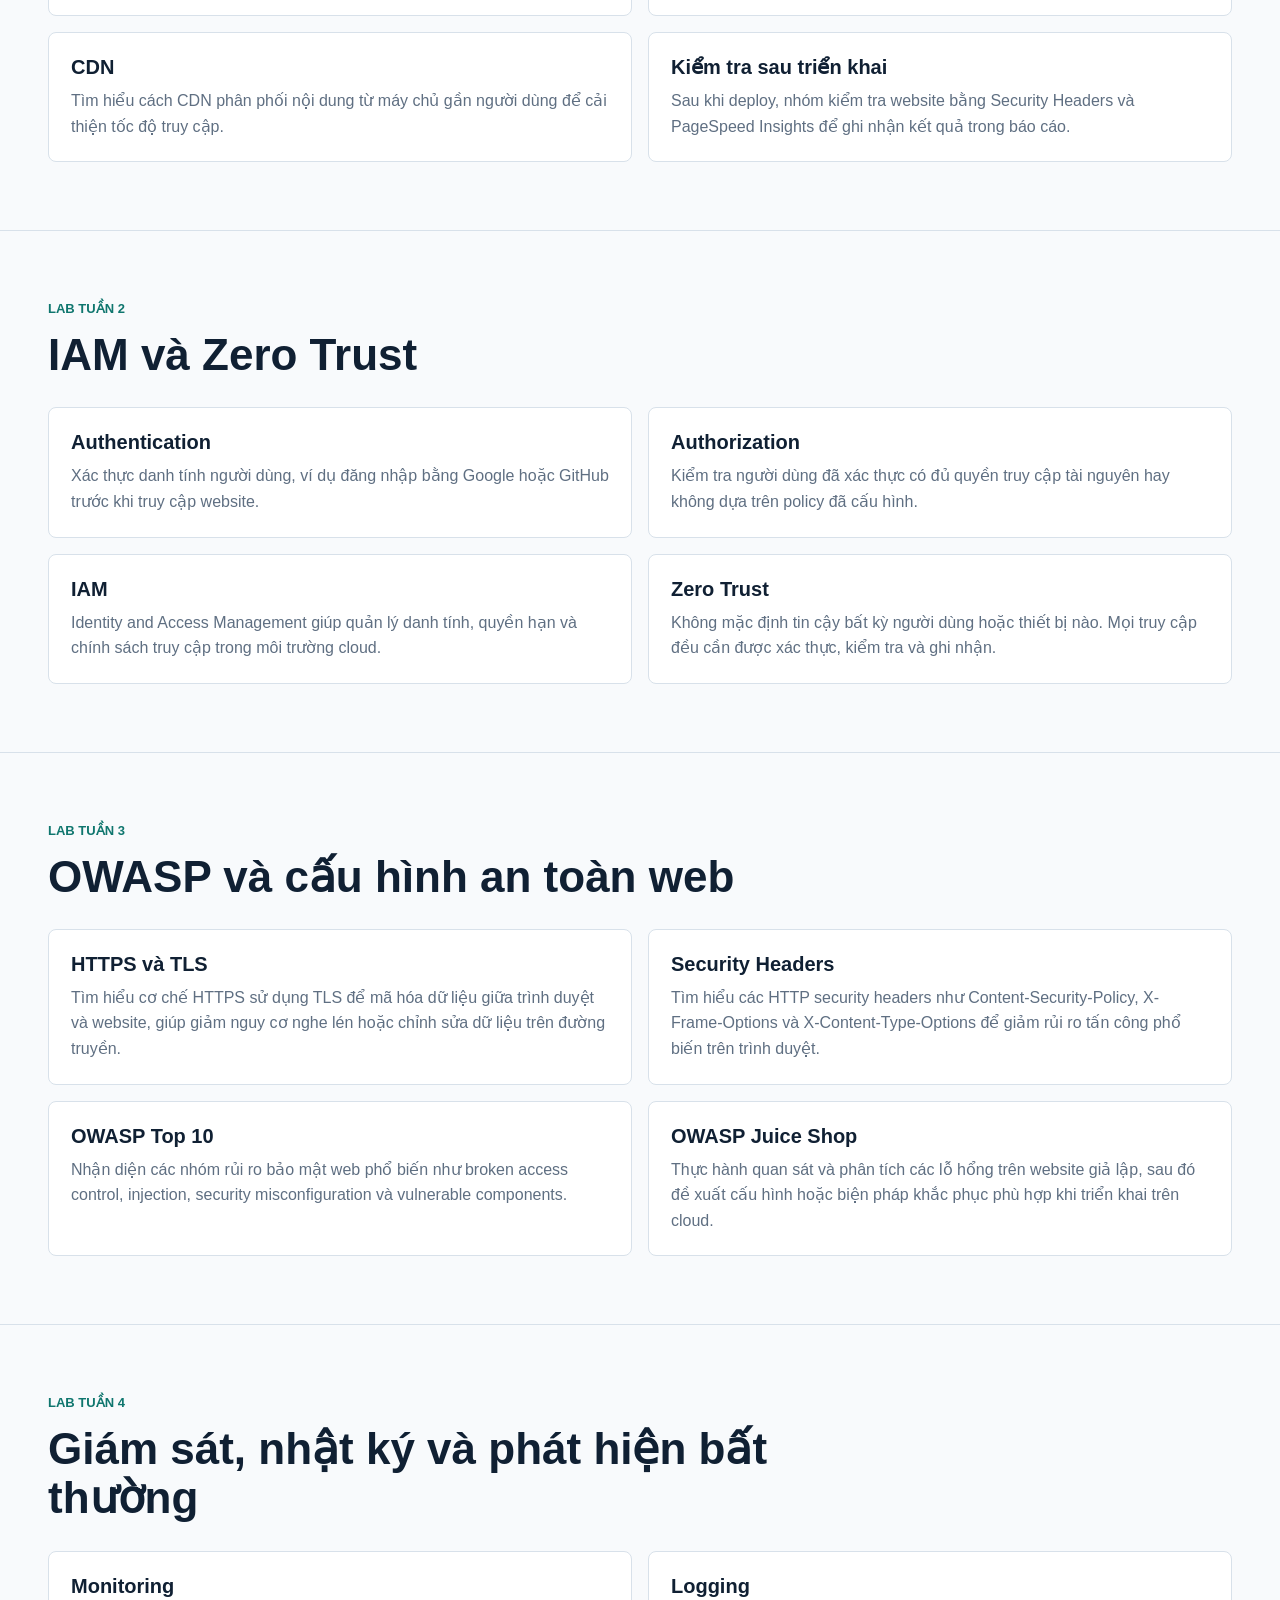
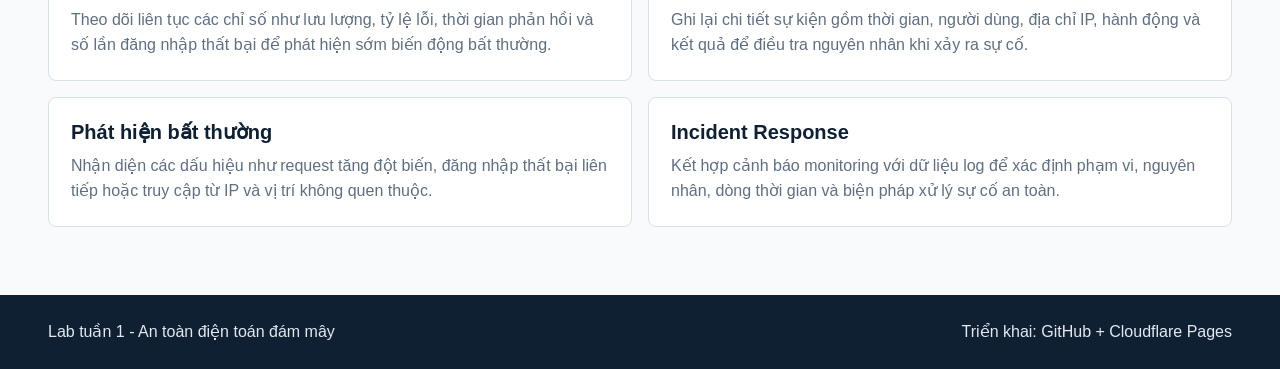
==== commit 543671ba: "Add lab 4 monitoring content" ====
--- a/index.html
+++ b/index.html
@@ -18,6 +18,7 @@
         <a href="#content">Nội dung</a>
         <a href="#lab2">Lab 2</a>
         <a href="#lab3">Lab 3</a>
+        <a href="#lab4">Lab 4</a>
       </nav>
     </header>
 
@@ -216,6 +217,44 @@
           </article>
         </div>
       </section>
+
+      <section id="lab4" class="section">
+        <div class="section-heading">
+          <p class="eyebrow">Lab tuần 4</p>
+          <h2>Giám sát, nhật ký và phát hiện bất thường</h2>
+        </div>
+        <div class="topic-list">
+          <article>
+            <h3>Monitoring</h3>
+            <p>
+              Theo dõi liên tục các chỉ số như lưu lượng, tỷ lệ lỗi, thời gian
+              phản hồi và số lần đăng nhập thất bại để phát hiện sớm biến động
+              bất thường.
+            </p>
+          </article>
+          <article>
+            <h3>Logging</h3>
+            <p>
+              Ghi lại chi tiết sự kiện gồm thời gian, người dùng, địa chỉ IP,
+              hành động và kết quả để điều tra nguyên nhân khi xảy ra sự cố.
+            </p>
+          </article>
+          <article>
+            <h3>Phát hiện bất thường</h3>
+            <p>
+              Nhận diện các dấu hiệu như request tăng đột biến, đăng nhập thất
+              bại liên tiếp hoặc truy cập từ IP và vị trí không quen thuộc.
+            </p>
+          </article>
+          <article>
+            <h3>Incident Response</h3>
+            <p>
+              Kết hợp cảnh báo monitoring với dữ liệu log để xác định phạm vi,
+              nguyên nhân, dòng thời gian và biện pháp xử lý sự cố an toàn.
+            </p>
+          </article>
+        </div>
+      </section>
     </main>
 
     <footer class="footer">
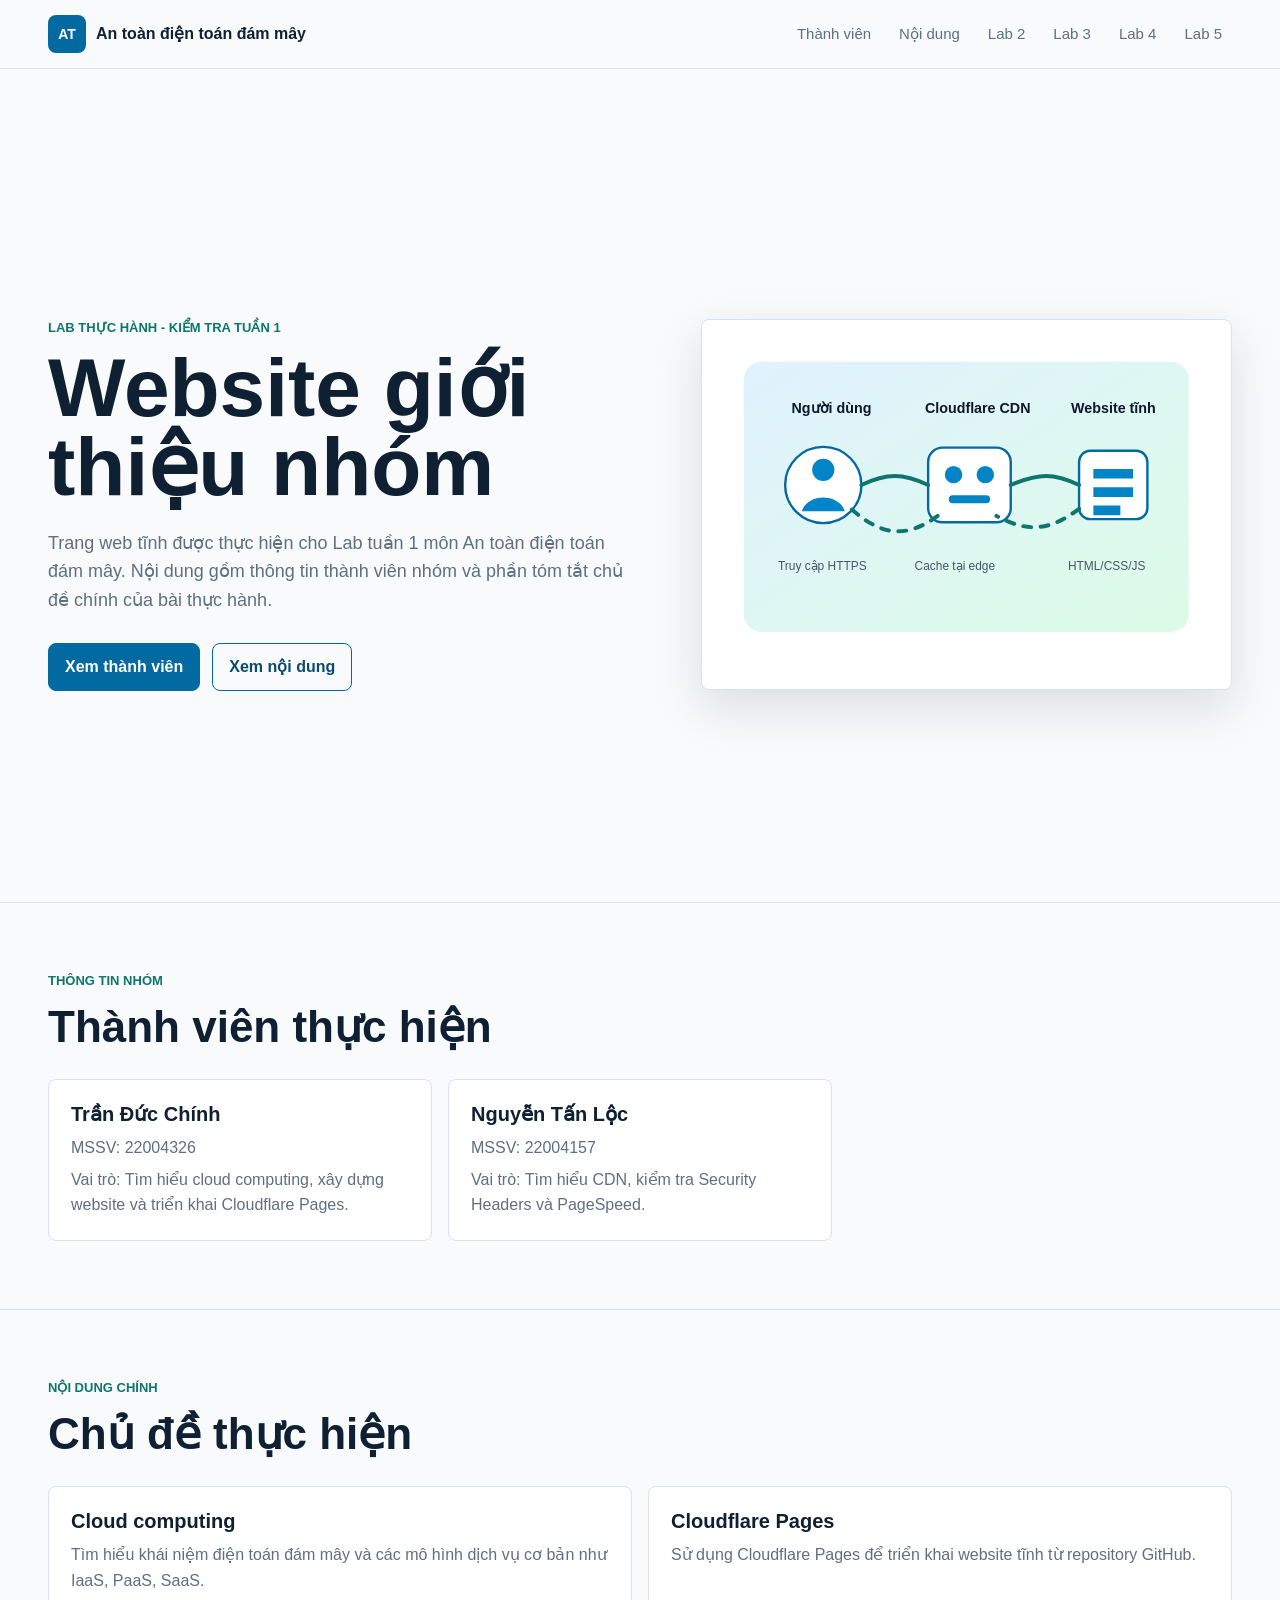
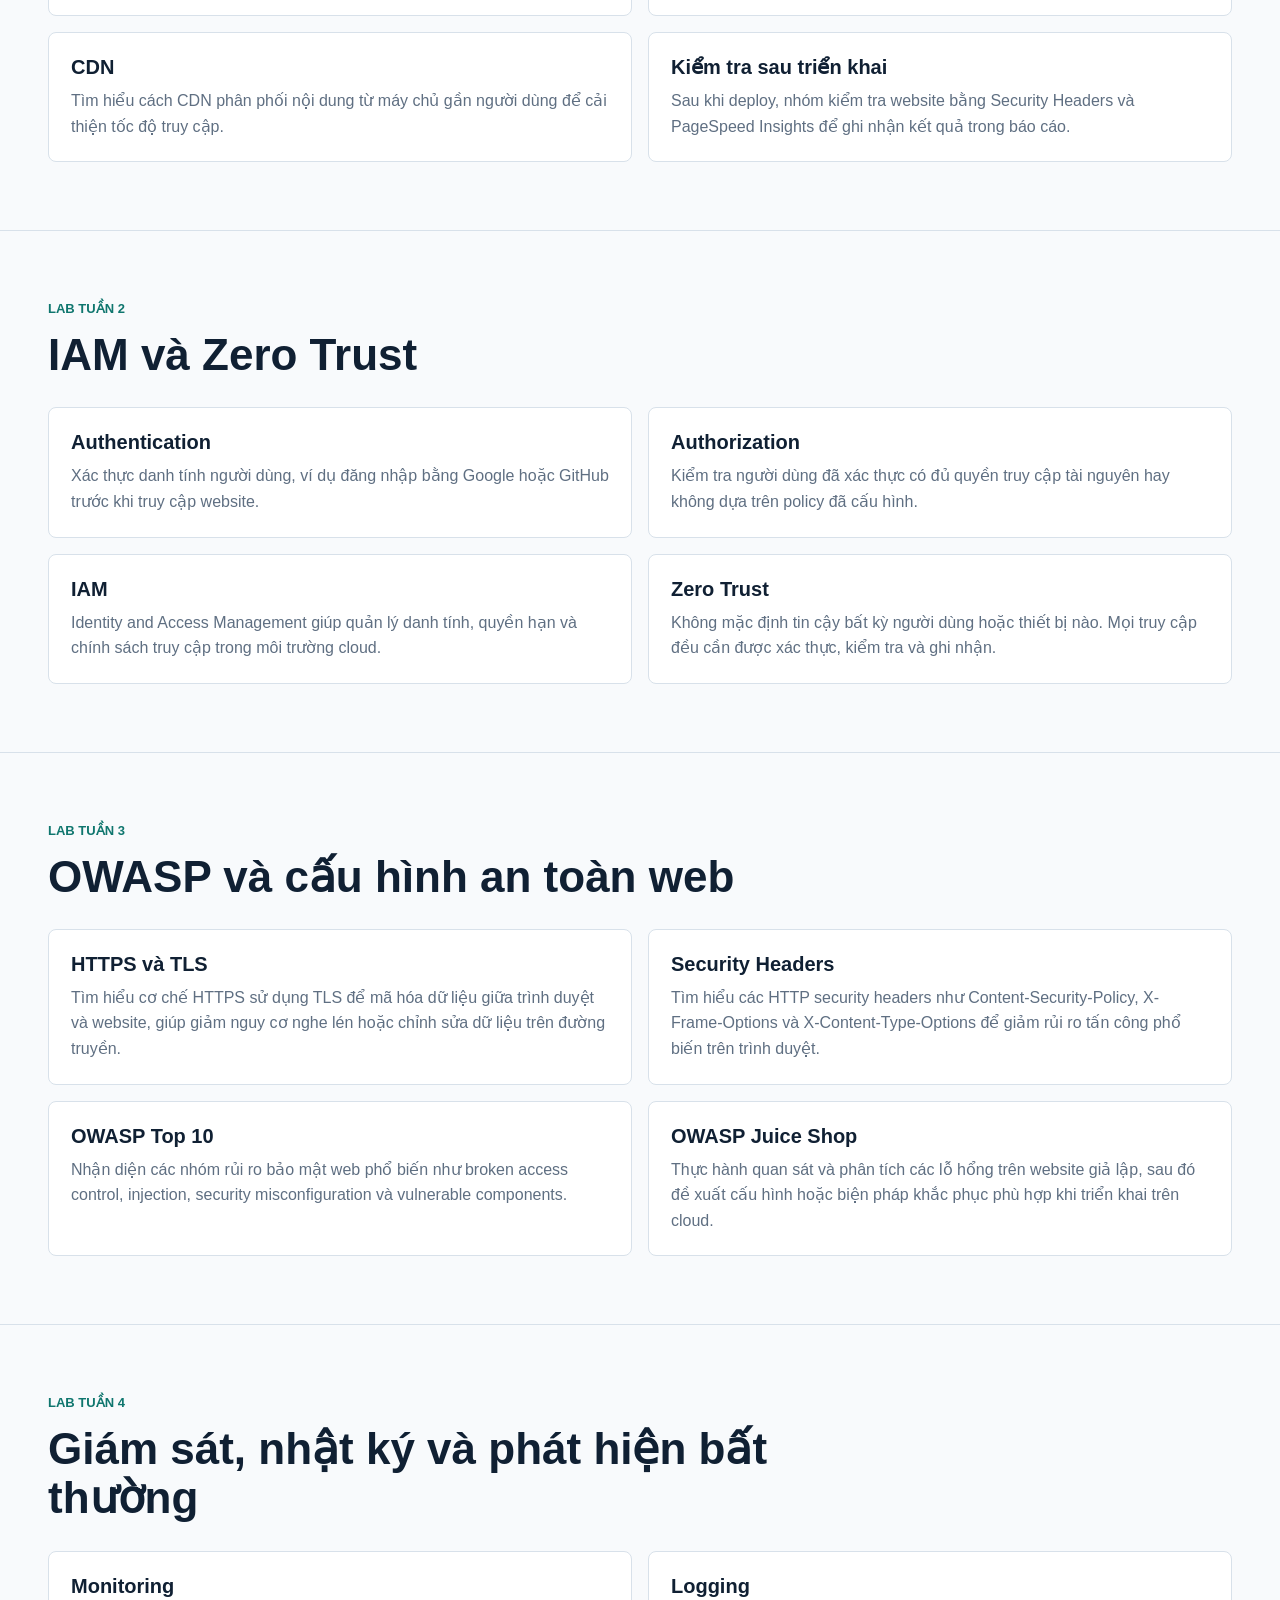
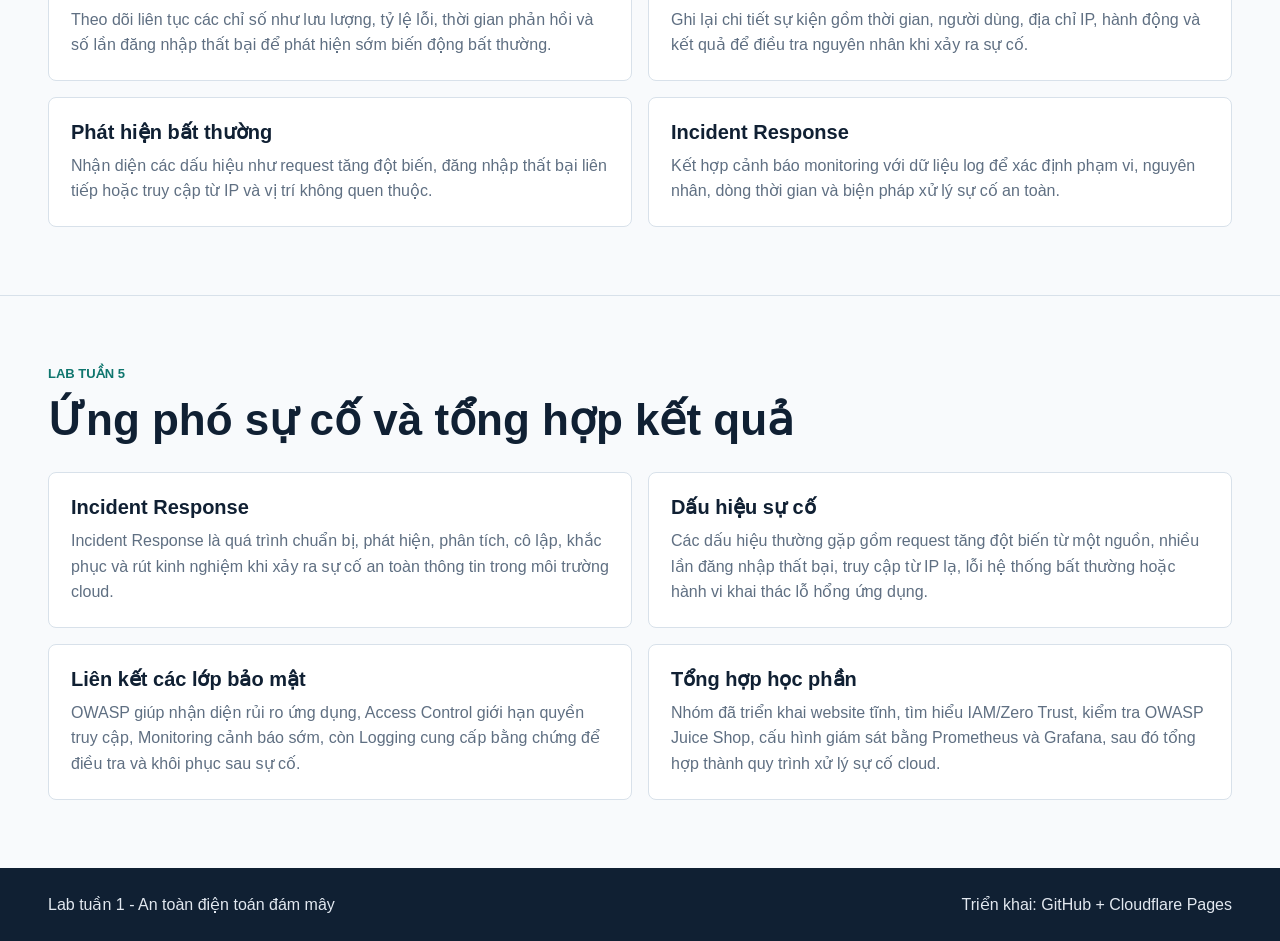
==== commit 3976aa02: "Add lab 5 incident response summary" ====
--- a/index.html
+++ b/index.html
@@ -3,8 +3,8 @@
   <head>
     <meta charset="utf-8" />
     <meta name="viewport" content="width=device-width, initial-scale=1" />
-    <meta name="description" content="Website tĩnh giới thiệu nhóm và nội dung Lab tuần 1." />
-    <title>Lab tuần 1 - An toàn điện toán đám mây</title>
+    <meta name="description" content="Website tĩnh giới thiệu nhóm và tổng hợp nội dung các lab môn An toàn điện toán đám mây." />
+    <title>Tổng hợp Lab - An toàn điện toán đám mây</title>
     <link rel="stylesheet" href="styles.css" />
   </head>
   <body>
@@ -19,6 +19,7 @@
         <a href="#lab2">Lab 2</a>
         <a href="#lab3">Lab 3</a>
         <a href="#lab4">Lab 4</a>
+        <a href="#lab5">Lab 5</a>
       </nav>
     </header>
 
@@ -255,6 +256,47 @@
           </article>
         </div>
       </section>
+
+      <section id="lab5" class="section">
+        <div class="section-heading">
+          <p class="eyebrow">Lab tuần 5</p>
+          <h2>Ứng phó sự cố và tổng hợp kết quả</h2>
+        </div>
+        <div class="topic-list">
+          <article>
+            <h3>Incident Response</h3>
+            <p>
+              Incident Response là quá trình chuẩn bị, phát hiện, phân tích, cô lập,
+              khắc phục và rút kinh nghiệm khi xảy ra sự cố an toàn thông tin trong
+              môi trường cloud.
+            </p>
+          </article>
+          <article>
+            <h3>Dấu hiệu sự cố</h3>
+            <p>
+              Các dấu hiệu thường gặp gồm request tăng đột biến từ một nguồn, nhiều
+              lần đăng nhập thất bại, truy cập từ IP lạ, lỗi hệ thống bất thường hoặc
+              hành vi khai thác lỗ hổng ứng dụng.
+            </p>
+          </article>
+          <article>
+            <h3>Liên kết các lớp bảo mật</h3>
+            <p>
+              OWASP giúp nhận diện rủi ro ứng dụng, Access Control giới hạn quyền
+              truy cập, Monitoring cảnh báo sớm, còn Logging cung cấp bằng chứng để
+              điều tra và khôi phục sau sự cố.
+            </p>
+          </article>
+          <article>
+            <h3>Tổng hợp học phần</h3>
+            <p>
+              Nhóm đã triển khai website tĩnh, tìm hiểu IAM/Zero Trust, kiểm tra
+              OWASP Juice Shop, cấu hình giám sát bằng Prometheus và Grafana, sau đó
+              tổng hợp thành quy trình xử lý sự cố cloud.
+            </p>
+          </article>
+        </div>
+      </section>
     </main>
 
     <footer class="footer">
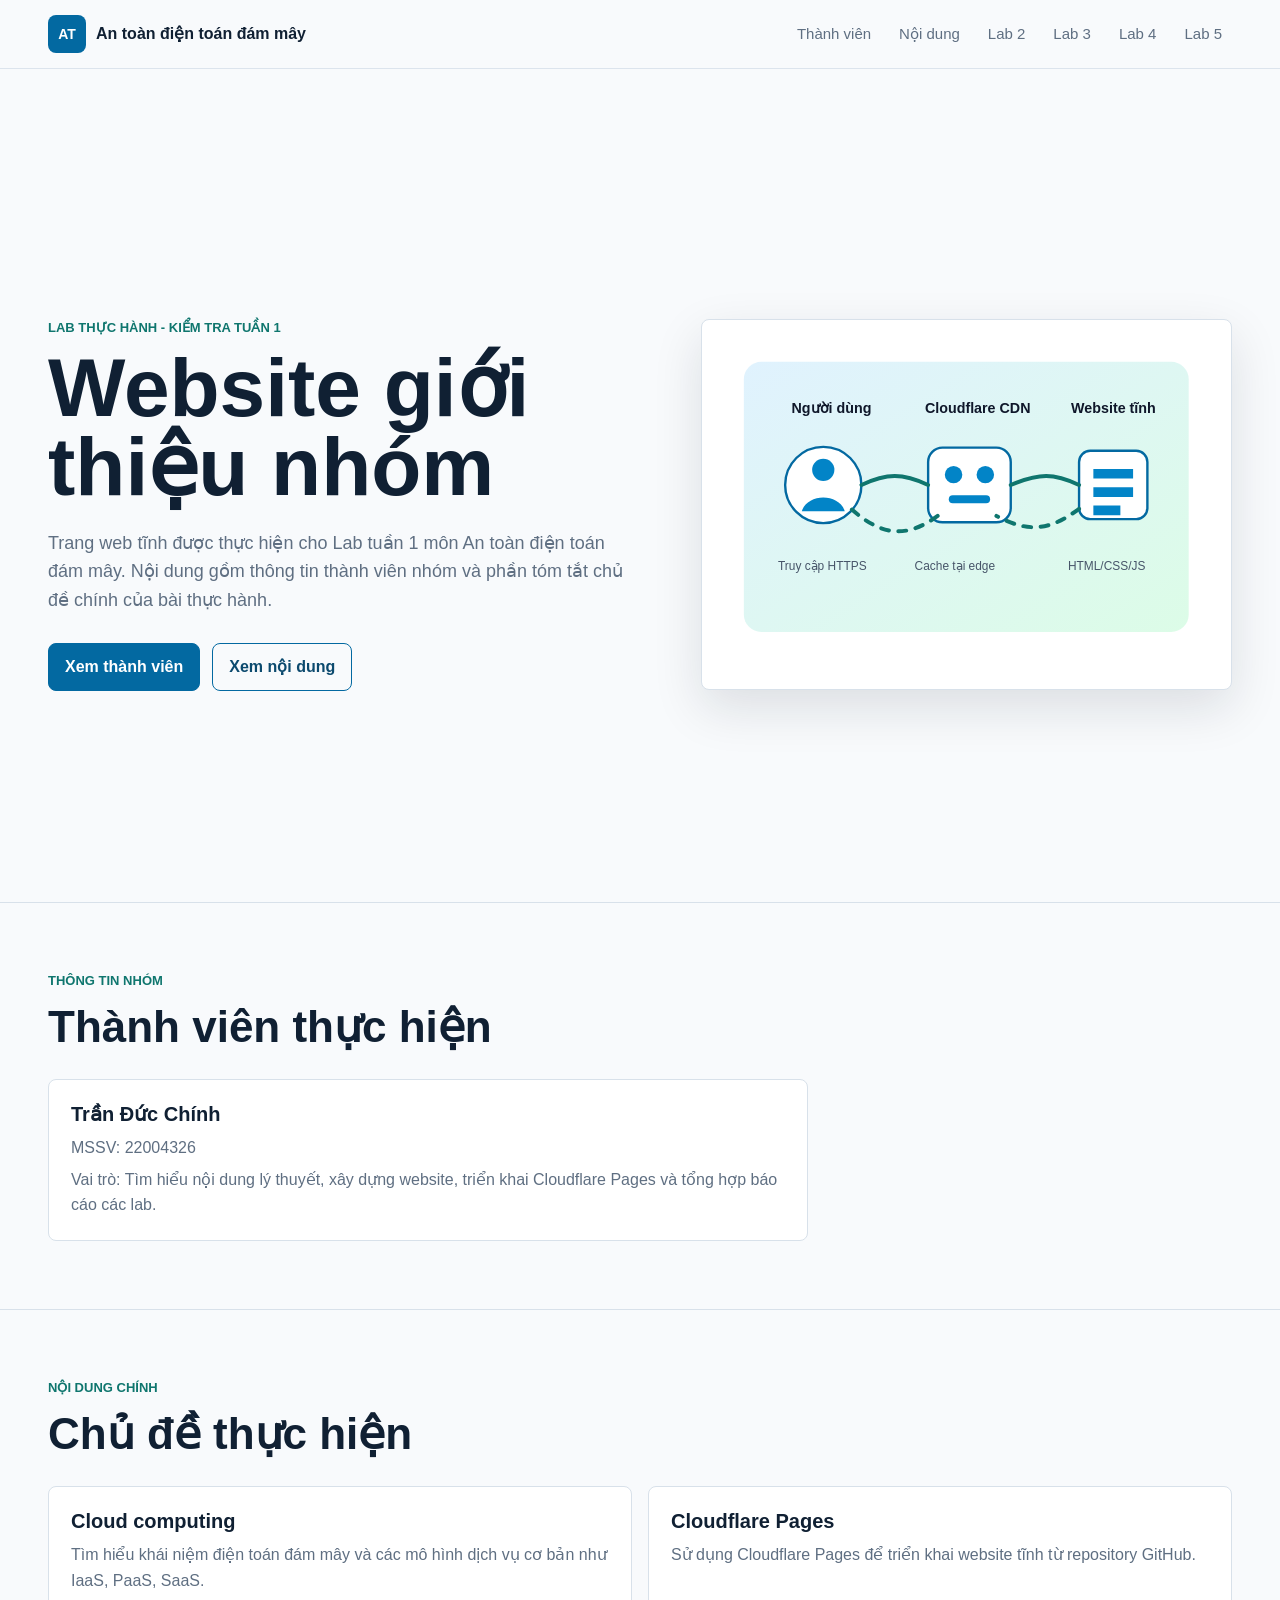
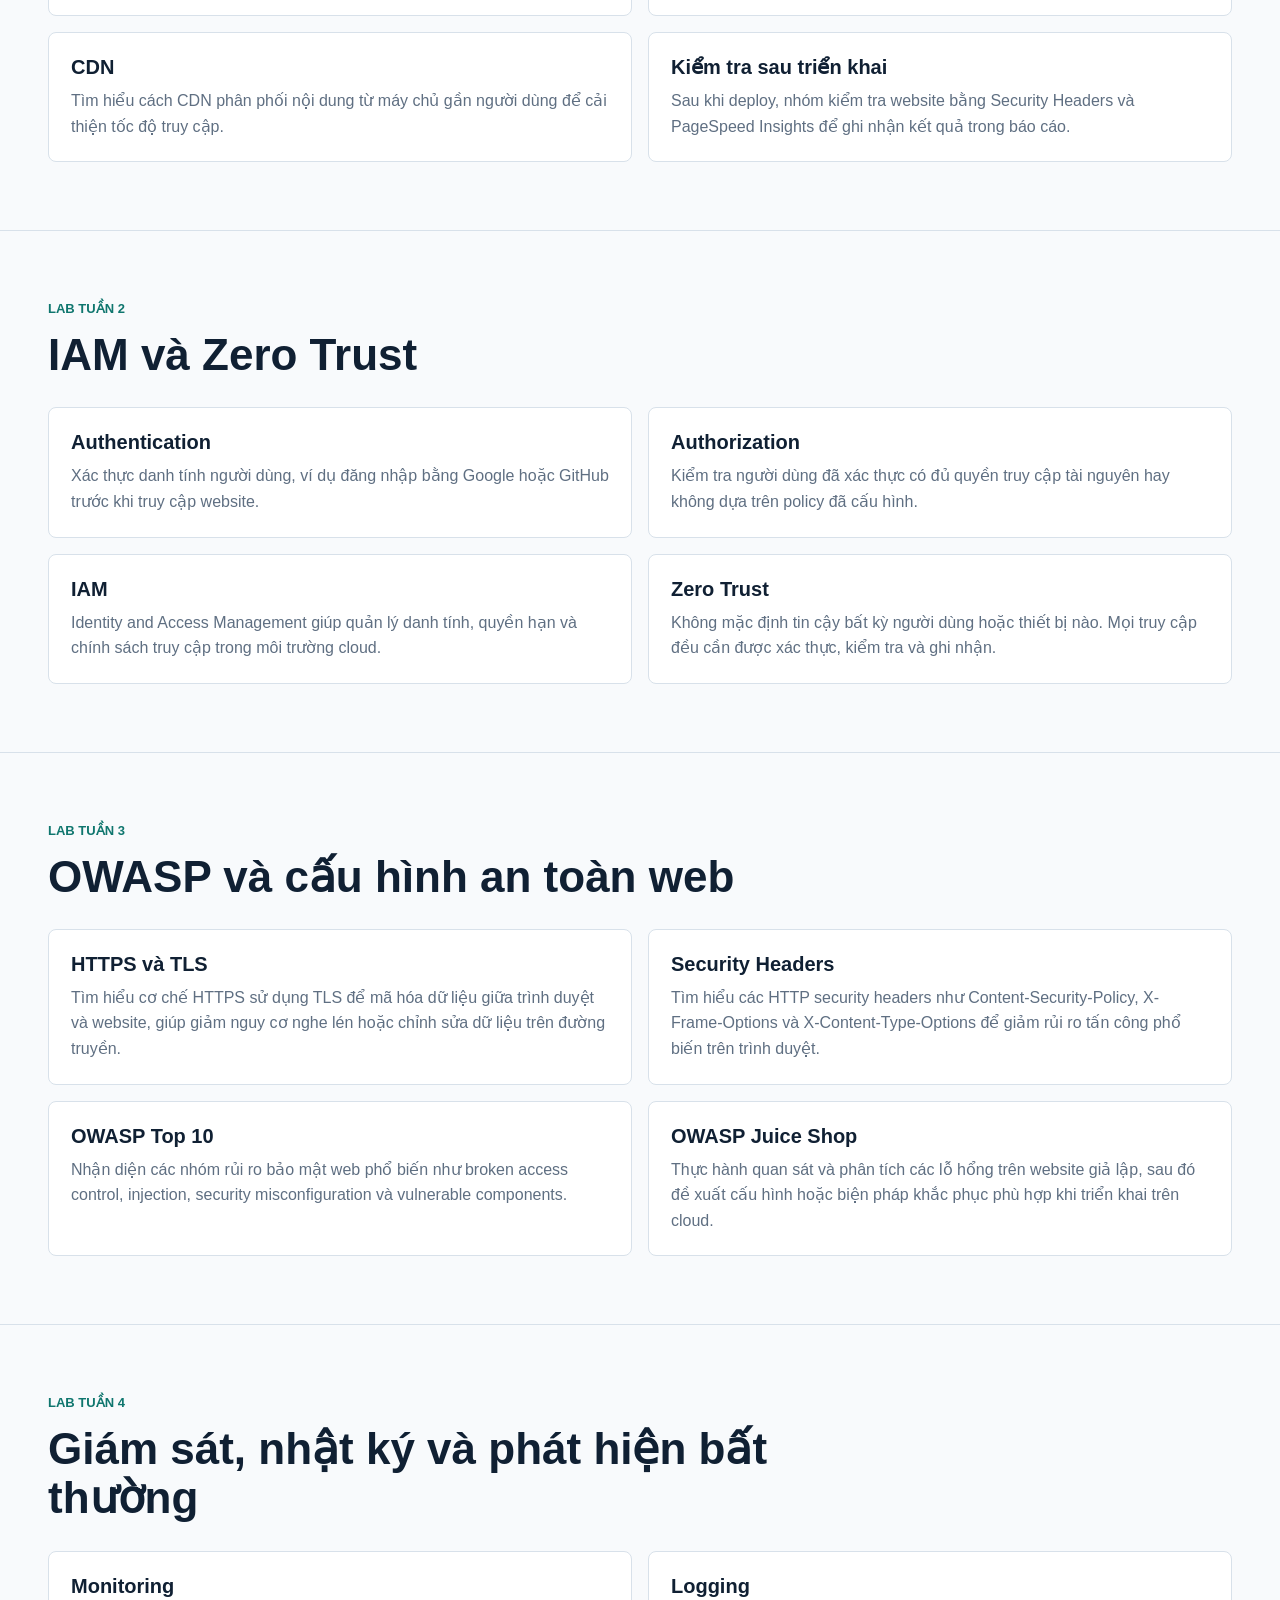
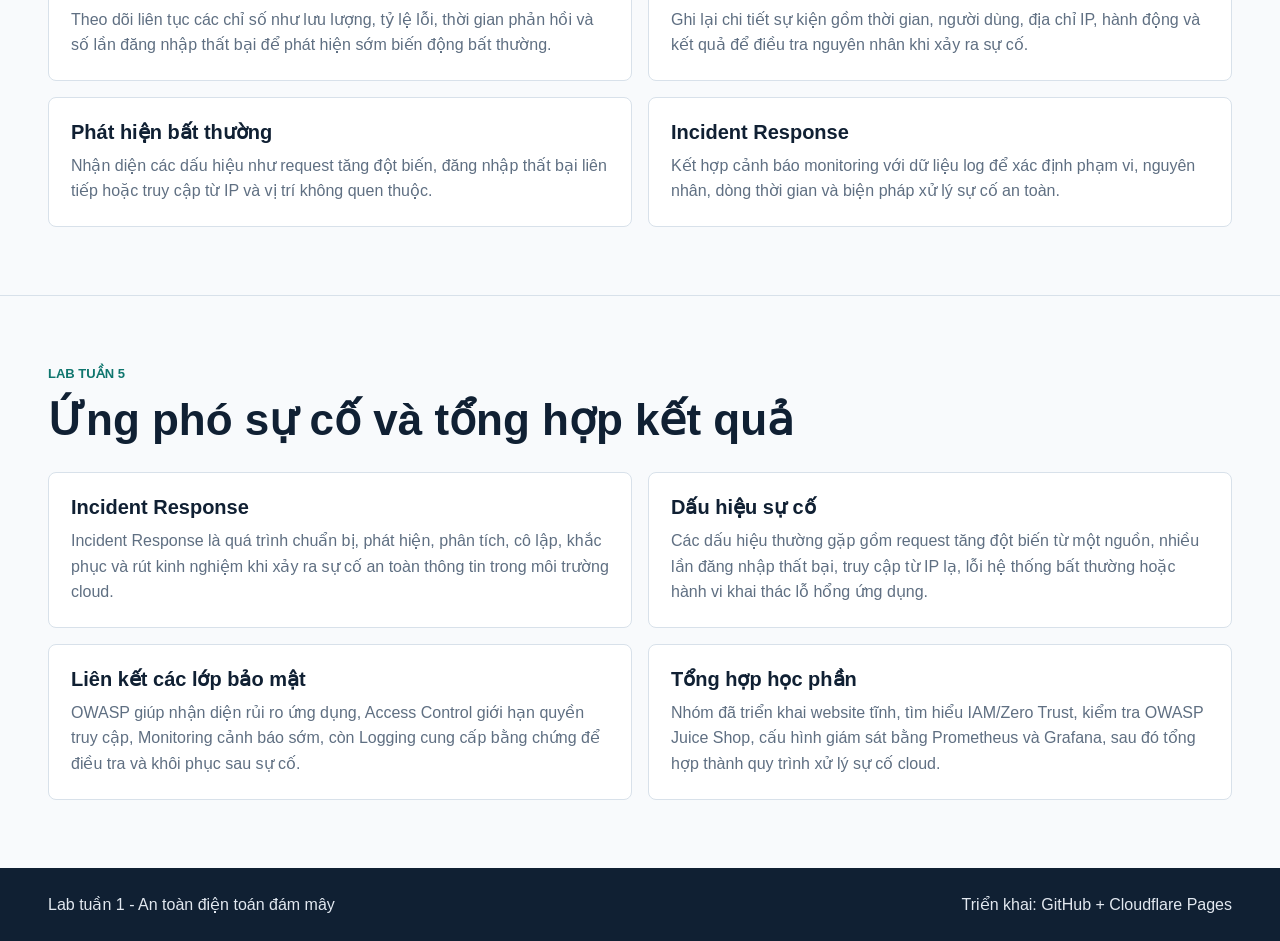
==== commit 4d9eb213: "Show single member on lab website" ====
--- a/index.html
+++ b/index.html
@@ -94,12 +94,7 @@
           <article class="member-card">
             <h3>Trần Đức Chính</h3>
             <p>MSSV: 22004326</p>
-            <p>Vai trò: Tìm hiểu cloud computing, xây dựng website và triển khai Cloudflare Pages.</p>
-          </article>
-          <article class="member-card">
-            <h3>Nguyễn Tấn Lộc</h3>
-            <p>MSSV: 22004157</p>
-            <p>Vai trò: Tìm hiểu CDN, kiểm tra Security Headers và PageSpeed.</p>
+            <p>Vai trò: Tìm hiểu nội dung lý thuyết, xây dựng website, triển khai Cloudflare Pages và tổng hợp báo cáo các lab.</p>
           </article>
         </div>
       </section>
--- a/styles.css
+++ b/styles.css
@@ -202,7 +202,8 @@
 }
 
 .member-grid {
-  grid-template-columns: repeat(3, minmax(0, 1fr));
+  grid-template-columns: repeat(auto-fit, minmax(min(100%, 320px), 1fr));
+  max-width: 760px;
 }
 
 .member-card,
